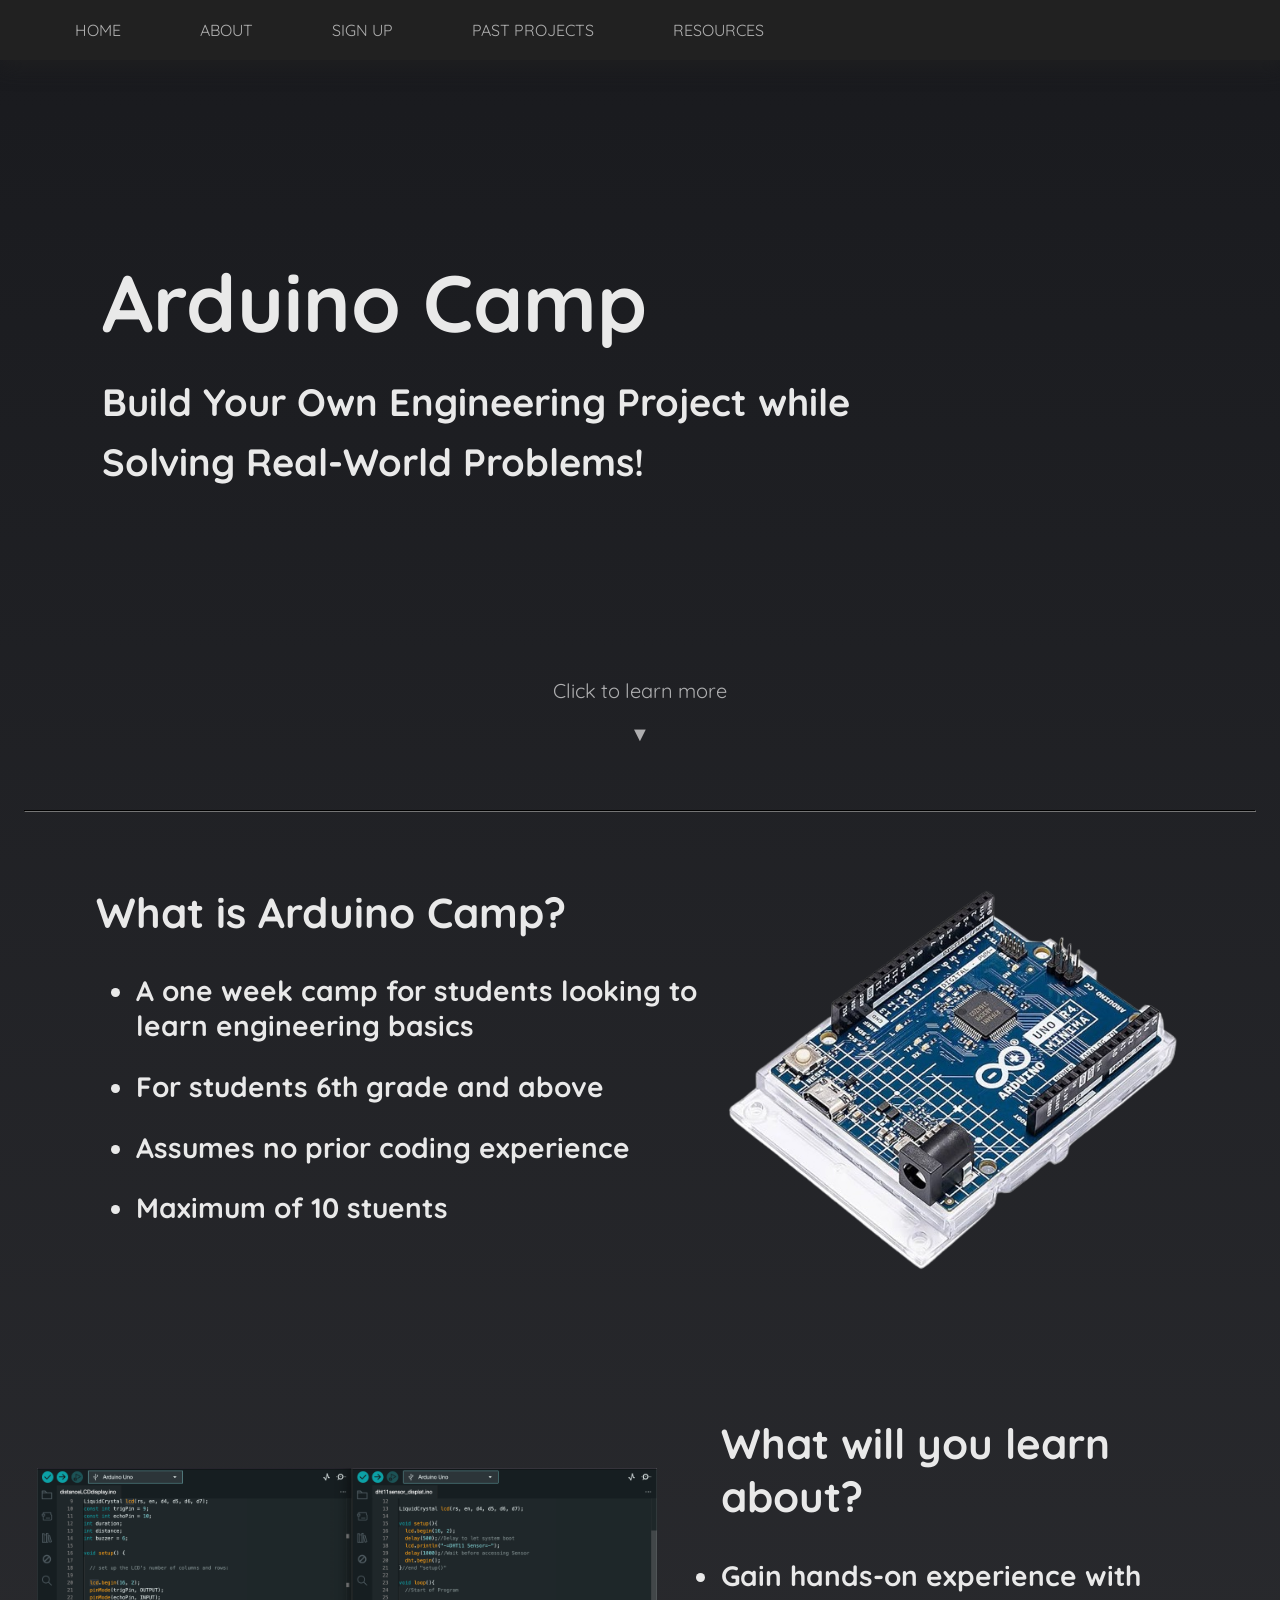
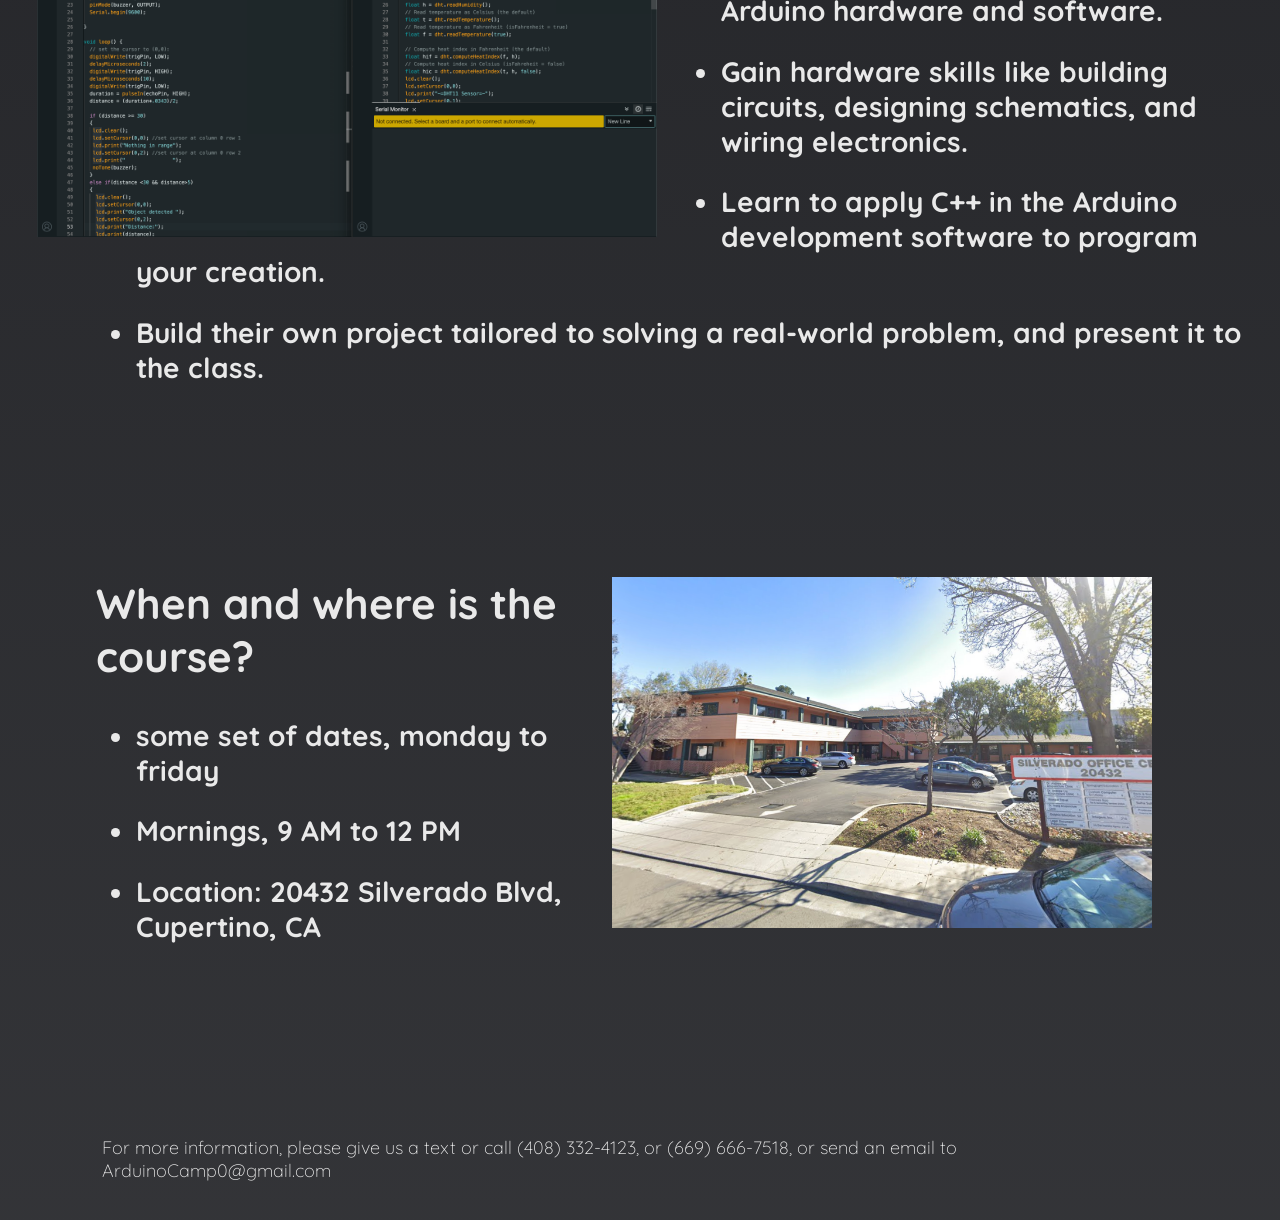
==== index.html @ 3e114f76 "fix" ====
<!DOCTYPE html>
<html lang="en">
<head>
    <link rel="stylesheet" href="https://fonts.googleapis.com/css?family=Average">
    <link rel="stylesheet" href="https://fonts.googleapis.com/css2?family=Quicksand:wght@500&display=swap">
    <link rel="stylesheet" href="https://fonts.googleapis.com/css2?family=Exo:wght@200&family=Quicksand:wght@500&display=swap">
    <meta charset="UTF-8">
    <meta name="viewport" content="width=device-width, initial-scale=1.0">
    <title>Arduino Camp - Home</title>
    <link rel="stylesheet" href="styles.css">
    <link rel="icon" type="image/jpg" href="img/favicon.jpg">
</head>
<body>
    <header>
        <div>
            <nav>
                <ul>
                    <li><a href="./index.html">Home</a></li>
                    <li><a href="./about.html">About</a></li>
                    <!--update the form with alec's link (status: unupdated)-->
                    <li><a href="https://docs.google.com/forms/d/e/1FAIpQLSfT8KHnlWYnDApKsN6H1VoZTxCVKwrj793AnlFfrRBoUb8ArA/viewform?usp=sf_link" target="_blank">Sign Up</a></li>
                    <li><a href="./past_projects.html">Past Projects</a></li>
                    <li><a href="./resources.html">Resources</a></li>
                </ul>
            </nav>
        </div>

    </header>
   
    <div>
        <h1 >Arduino Camp</h1>
        <h2 class="intro">Build Your Own Engineering Project while</h2>
        <h2 class="intro" id="spacing">Solving Real-World Problems!</h2>
    </div>
    
    <div>
        <div id="learn-more">
            Click to learn more
        </div>
        <div class="arrow bounce">
            <a id="down-arrow">▼</a>
    </div>

    <div><hr></div>
    
    <div class="details" id="moreinfo">
        <img src="img/arduino.jpg" alt="arduino" class="pic" id="arduinopic">
        <h2 class="dethead">What is Arduino Camp?</h2>
        <h3>
            <ul class="list">
                <li class="listspacing">A one week camp for students looking to learn engineering basics</li>
                <li class="listspacing">For students 6th grade and above</li>
                <li class="listspacing">Assumes no prior coding experience</li>
                <li class="listspacing">Maximum of 10 stuents</li>
            </ul>
        </h3>
    </div>
    
    <div>
        <img src="img/ide.jpg" alt="arduino ide" class="pic" id="idepic">
        <div class="details" id="tuning">
            <h2 class="dethead">What will you learn about?</h2>
            <h3>
                <ul class="list" >
                    <li class="listspacing">Gain hands-on experience with Arduino hardware and software.</li>
                    <li class="listspacing">Gain hardware skills like building circuits, designing schematics, and wiring electronics.</li>
                    <li class="listspacing">Learn to apply C++ in the Arduino development software to program your creation.</li>
                    <li class="listspacing">Build their own project tailored to solving a real-world problem, and present it to the class.</li>
                </ul>
            </h3>
        </div>
    </div>
    

    <div class="details">
        <img src="img/location.jpg" alt="location" class="pic" id="locationpic">
        <h2 class="dethead">When and where is the course?</h2>
        <h3>
            <ul class="list">
                <li class="listspacing"><!--Monday, date, to Friday, date--> some set of dates, monday to friday</li>
                <li class="listspacing">Mornings, 9 AM to 12 PM</li>
                <li class="listspacing">Location: 20432 Silverado Blvd, Cupertino, CA</li>
            </ul>
        </h3>
    </div>
    
    <div>
        <h1 id="spacingbottom"></h1>
        <h4 id="contact">For more information, please give us a text or call (408) 332-4123, or (669) 666-7518, or send an email to ArduinoCamp0@gmail.com </h4>
    </div>
    
</body>
<script src="index.js"> </script>
</html>
---- styles.css ----
html{
    scroll-behavior: smooth;
}

body{
    margin: 0px;
    background-image: linear-gradient(#191a1e, #191a1ee2);
    /*background-color: #191a1e;*/
} 

header{
    box-shadow: 2px .5px 25px 2px #212121;
    background-color: #212121;
    height:60px;
    align-items: center;
}

header::after{
    content:'';
    display:table;
    clear:both;
}

nav{
    float:left;
}

nav ul{
    margin:0px;
    padding:0px;
    list-style: none;
}

nav li{
    margin-top:0px;
    margin-left: 75px;
    padding-top:20px;
    display:inline-block;
    position:relative;
}

nav a{
    color:rgba(255, 255, 255, 0.64);
    text-decoration: none;
    text-transform: uppercase;
    font-size:16px;
    font-family: Quicksand, serif;
}

nav a:hover{
    color:rgba(145, 145, 145, 0.822)
}

nav a::before{
    width:100%;
    height: 3px;
    display:block;
    content:' ';
    background-color:rgba(183, 183, 183, 0.64);
    
    position:absolute;
    top:0;
    width:0%;
    transition: width .4s;
}

nav a:hover::before{
    width:100%;
}

h1{
    font-size: 80px;
    color:rgba(235, 235, 235, 0.992);
    font-family:Quicksand, serif;
    text-align:left;
    margin-top:15vw;
    margin-left:8vw;
    margin-bottom:2vw;
}

.intro{
    text-align: left;
    margin-left:8vw;
    font-family:Quicksand, serif;
    color:rgba(235, 235, 235, 0.992);
    margin-bottom:1vw;
    margin-top:1vw;
    font-size: 38px;
}

#spacing{
    margin-bottom:15vw;
}

#moreinfo{
    padding-top:4vw;
    cursor: pointer;
}

hr{
    margin-top:5vw;
    border-color: #212121;
    margin-left: 1.5em;
    margin-right: 1.5em;
    margin-bottom:4vw;
}

.pic{
    margin-top:3vw;
}

#arduinopic{
    margin-right:8vw;
    width:450px;
    float:right;
}

#idepic{
    margin-left:5px;
    margin-top:4vw;
    padding-right:5vw;
    padding-left:2.5vw;
    width:620px;
    float:left;
}

#locationpic{
    padding-top:2vw;
    padding-right:2vw;
    padding-bottom:2vw;
    padding-left:1vw;
    margin-top:-2vw;
    margin-right:8vw;
    margin-left:1vw;
    width:540px;
    float:right;
}

.details{
    color:rgba(235, 235, 235, 0.992);
    font-family:Quicksand, serif;
    text-align:left;
    margin-top:15vw;
    margin-left:7.5vw;
    margin-bottom:2vw;
}

#tuning{
    padding-right:2.5vw;
}

.dethead{
    font-size:42px;
}

.list{
    font-size:28px;
}

.listspacing{
    margin-top:2vw;
    margin-bottom:2vw;
}

.learnmorelink{
    color:rgba(255, 255, 255, 0.64);
    text-decoration: none;
    font-size:16px;
    font-family: Quicksand, serif;
    text-align:center;
    display:block;
    margin-bottom:1vw;
}

#learnsize{
    font-size:20px;
}

#spacingbottom{
    margin-bottom:14vw;
}

h4{
    text-align: left;
    margin-left:8vw;
    font-family:Quicksand, serif;
    color:rgba(235, 235, 235, 0.992);
    margin-bottom:3vw;
    margin-top:1vw;
    margin-right:10vw;
    font-size: 18px;
    font-weight: lighter;
}

#moreinfo{
    margin-top:-5vw;
}

#learn-more {
    text-align: center;
    font-size: 1.25rem;
    margin-top: 14.5vw;
    cursor: pointer;
    color:rgba(255, 255, 255, 0.64);
    text-decoration: none;
    font-size: 1.25rem;
    font-family: Quicksand, serif;
    display:block;
    margin-bottom:1vw;
}

.arrow {
    text-align: center;
    margin: 20px 0;
}
.bounce {
    -moz-animation: bounce 2s infinite;
    -webkit-animation: bounce 2s infinite;
    animation: bounce 2s infinite;
}

@keyframes bounce {
    0%, 20%, 50%, 80%, 100% {
        transform: translateY(0);
    }
    40% {
        transform: translateY(-10px);
    }
    60% {
        transform: translateY(-10px);
    }
}

#down-arrow {
    color:rgba(255, 255, 255, 0.64);
    text-decoration: none;
    font-size: 1.25rem;
    cursor: pointer;
}
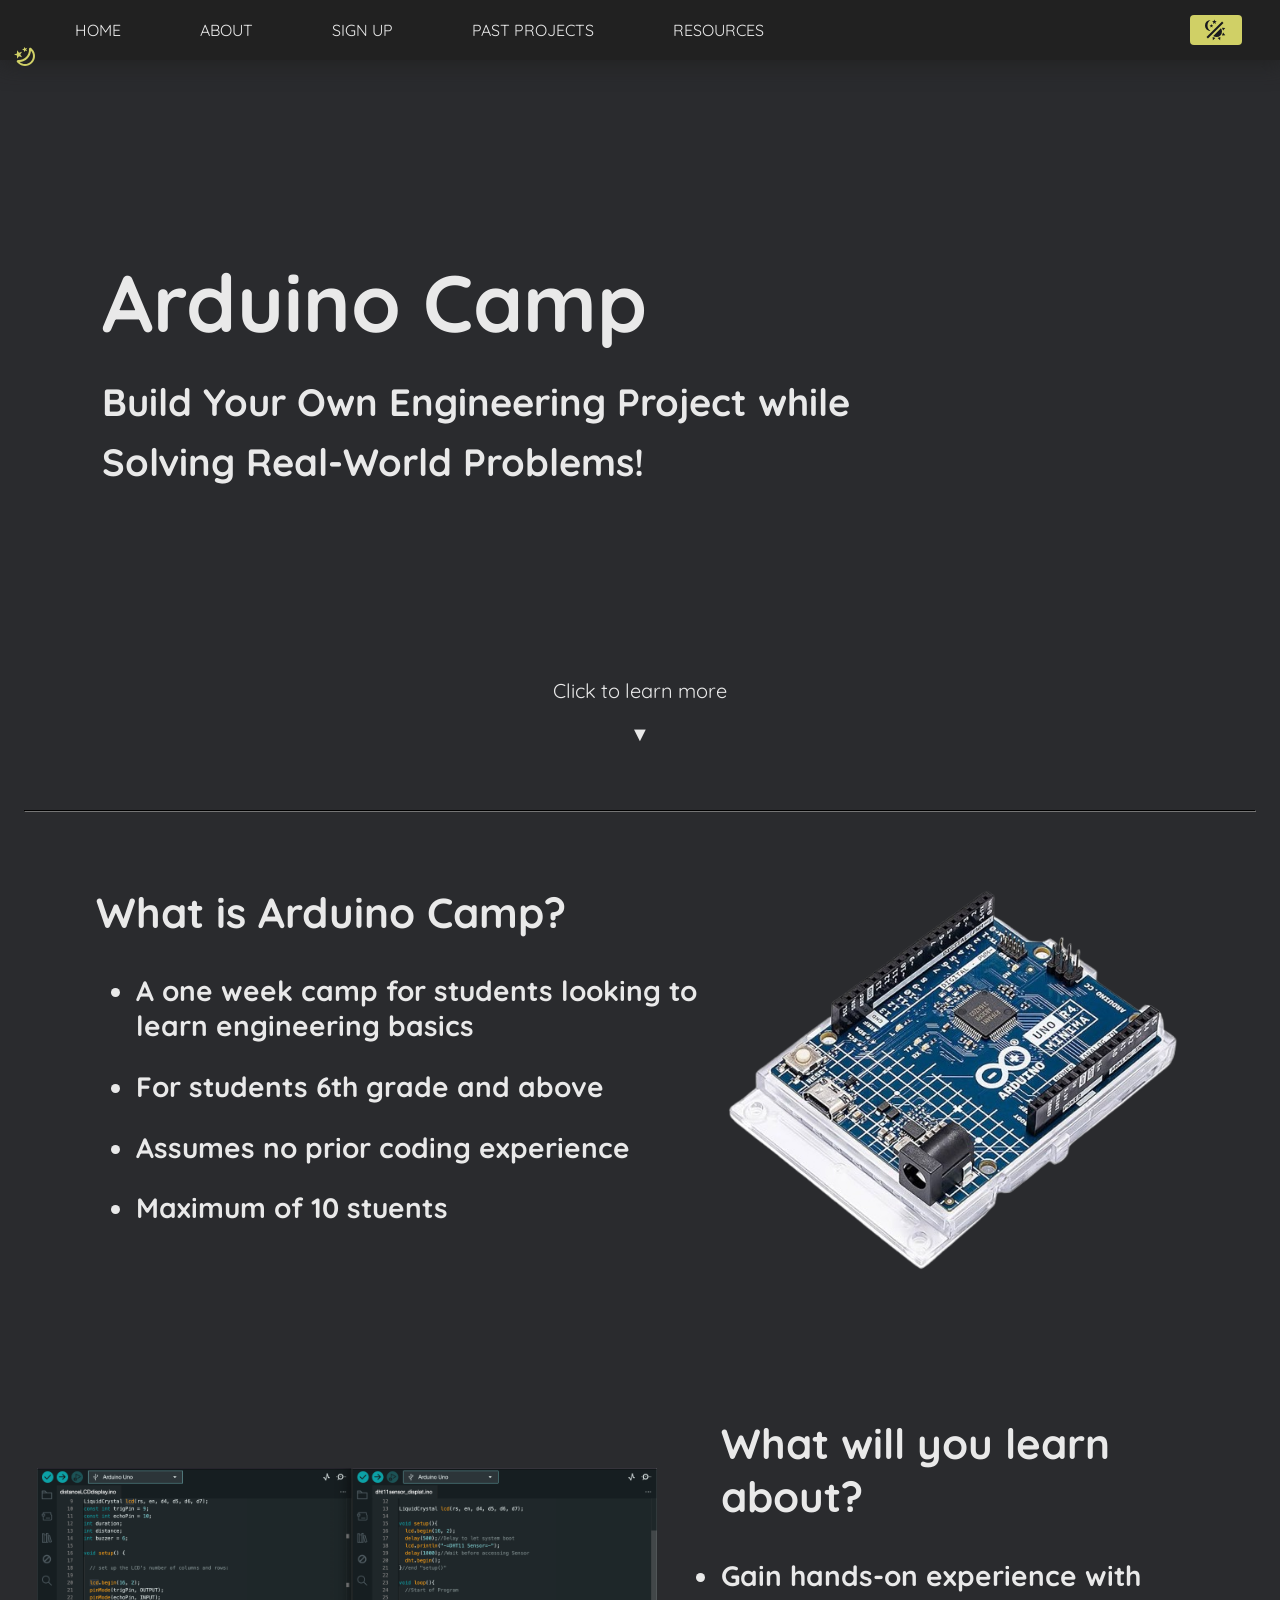
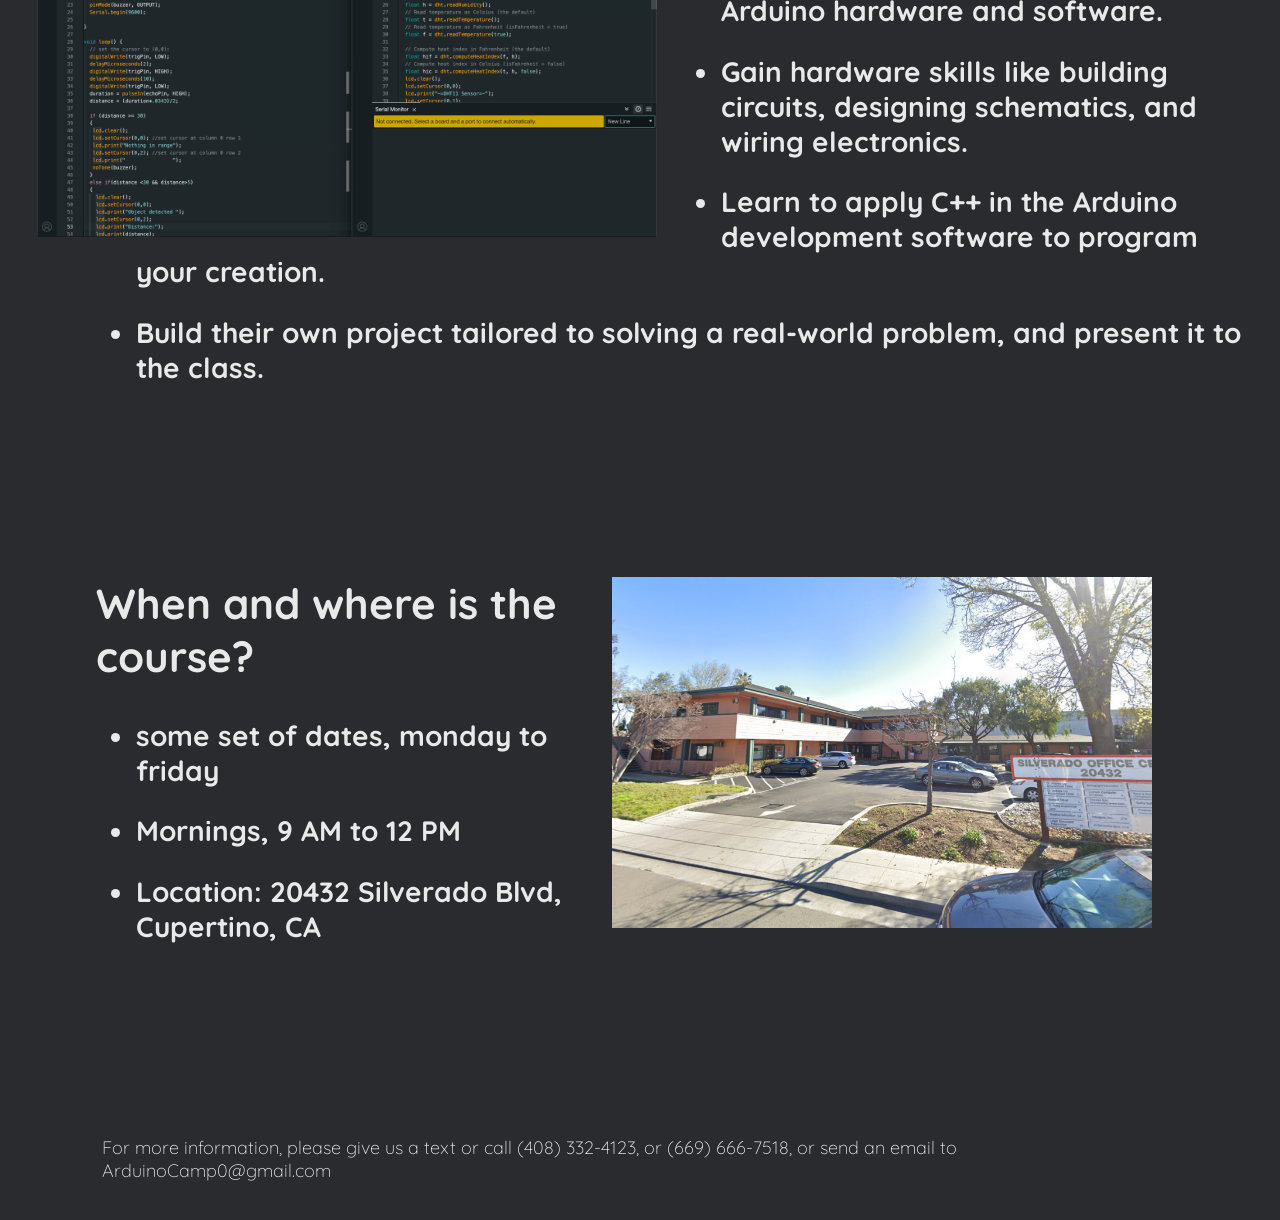
==== commit 564142b9: "light/dark mode" ====
--- a/index.html
+++ b/index.html
@@ -21,10 +21,25 @@
                     <li><a href="https://docs.google.com/forms/d/e/1FAIpQLSfT8KHnlWYnDApKsN6H1VoZTxCVKwrj793AnlFfrRBoUb8ArA/viewform?usp=sf_link" target="_blank">Sign Up</a></li>
                     <li><a href="./past_projects.html">Past Projects</a></li>
                     <li><a href="./resources.html">Resources</a></li>
+                    <li id="switcher"><div >
+                                    <button class="theme-toggle-button">
+                                    <svg class="icon" style="width:24px;height:24px" viewBox="0 0 24 24">
+                                        <path fill="currentColor" d="M7.5,2C5.71,3.15 4.5,5.18 4.5,7.5C4.5,9.82 5.71,11.85 7.53,13C4.46,13 2,10.54 2,7.5A5.5,5.5 0 0,1 7.5,2M19.07,3.5L20.5,4.93L4.93,20.5L3.5,19.07L19.07,3.5M12.89,5.93L11.41,5L9.97,6L10.39,4.3L9,3.24L10.75,3.12L11.33,1.47L12,3.1L13.73,3.13L12.38,4.26L12.89,5.93M9.59,9.54L8.43,8.81L7.31,9.59L7.65,8.27L6.56,7.44L7.92,7.35L8.37,6.06L8.88,7.33L10.24,7.36L9.19,8.23L9.59,9.54M19,13.5A5.5,5.5 0 0,1 13.5,19C12.28,19 11.15,18.6 10.24,17.93L17.93,10.24C18.6,11.15 19,12.28 19,13.5M14.6,20.08L17.37,18.93L17.13,22.28L14.6,20.08M18.93,17.38L20.08,14.61L22.28,17.15L18.93,17.38M20.08,12.42L18.94,9.64L22.28,9.88L20.08,12.42M9.63,18.93L12.4,20.08L9.87,22.27L9.63,18.93Z" />
+                                    </svg>
+                            </button>
+                    </div></li>
+                    <li id="symbol"><div class="sun-moon-container">
+                        <svg class="sun" style="width:24px;height:24px" viewBox="0 0 24 24">
+                            <path d="M3.55,18.54L4.96,19.95L6.76,18.16L5.34,16.74M11,22.45C11.32,22.45 13,22.45 13,22.45V19.5H11M12,5.5A6,6 0 0,0 6,11.5A6,6 0 0,0 12,17.5A6,6 0 0,0 18,11.5C18,8.18 15.31,5.5 12,5.5M20,12.5H23V10.5H20M17.24,18.16L19.04,19.95L20.45,18.54L18.66,16.74M20.45,4.46L19.04,3.05L17.24,4.84L18.66,6.26M13,0.55H11V3.5H13M4,10.5H1V12.5H4M6.76,4.84L4.96,3.05L3.55,4.46L5.34,6.26L6.76,4.84Z" />
+                        </svg>
+        
+                        <svg class="moon" style="width:24px;height:24px" viewBox="0 0 24 24">
+                            <path d="M17.75,4.09L15.22,6.03L16.13,9.09L13.5,7.28L10.87,9.09L11.78,6.03L9.25,4.09L12.44,4L13.5,1L14.56,4L17.75,4.09M21.25,11L19.61,12.25L20.2,14.23L18.5,13.06L16.8,14.23L17.39,12.25L15.75,11L17.81,10.95L18.5,9L19.19,10.95L21.25,11M18.97,15.95C19.8,15.87 20.69,17.05 20.16,17.8C19.84,18.25 19.5,18.67 19.08,19.07C15.17,23 8.84,23 4.94,19.07C1.03,15.17 1.03,8.83 4.94,4.93C5.34,4.53 5.76,4.17 6.21,3.85C6.96,3.32 8.14,4.21 8.06,5.04C7.79,7.9 8.75,10.87 10.95,13.06C13.14,15.26 16.1,16.22 18.97,15.95M17.33,17.97C14.5,17.81 11.7,16.64 9.53,14.5C7.36,12.31 6.2,9.5 6.04,6.68C3.23,9.82 3.34,14.64 6.35,17.66C9.37,20.67 14.19,20.78 17.33,17.97Z" />
+                        </svg>
+                    </div></li>
                 </ul>
             </nav>
         </div>
-
     </header>
    
     <div>
--- a/styles.css
+++ b/styles.css
@@ -3,14 +3,32 @@
 }
 
 body{
+    --transition-delay: 1s;
+    --text-color:rgba(235, 235, 235, 0.992);
     margin: 0px;
-    background-image: linear-gradient(#191a1e, #191a1ee2);
+    --background-color: #191a1eec;
+    --nav-color: #212121;
+    --accent-color: #D0D066;
+    --button-text-color: #191a1e;
     /*background-color: #191a1e;*/
+    
+    
+    transition: var(--transition-delay);
+    background-color: var(--background-color);
+    color: var(--text-color);
 } 
+
+body.light {
+    --accent-color: orangered;
+    --background-color: rgba(235, 235, 235, 0.885);
+    --text-color: #191a1e;
+    --nav-color: rgba(235, 235, 235, 0.795);
+    --button-text-color: rgba(235, 235, 235, 0.992);
+}
 
 header{
     box-shadow: 2px .5px 25px 2px #212121;
-    background-color: #212121;
+    background-color: var(--nav-color);
     height:60px;
     align-items: center;
 }
@@ -19,6 +37,19 @@
     content:'';
     display:table;
     clear:both;
+}
+
+#switcher{
+    margin-top:0px;
+    padding-top:0px;
+    margin-left:33vw;
+    top:6px;
+}
+
+#symbol{
+    margin-top:0px;
+    padding-top:0px;
+    margin-left:1vw;
 }
 
 nav{
@@ -40,7 +71,7 @@
 }
 
 nav a{
-    color:rgba(255, 255, 255, 0.64);
+    color:var(--text-color);
     text-decoration: none;
     text-transform: uppercase;
     font-size:16px;
@@ -70,7 +101,7 @@
 
 h1{
     font-size: 80px;
-    color:rgba(235, 235, 235, 0.992);
+    color: var(--text-color);
     font-family:Quicksand, serif;
     text-align:left;
     margin-top:15vw;
@@ -82,7 +113,7 @@
     text-align: left;
     margin-left:8vw;
     font-family:Quicksand, serif;
-    color:rgba(235, 235, 235, 0.992);
+    color: var(--text-color);
     margin-bottom:1vw;
     margin-top:1vw;
     font-size: 38px;
@@ -137,7 +168,7 @@
 }
 
 .details{
-    color:rgba(235, 235, 235, 0.992);
+    color: var(--text-color);
     font-family:Quicksand, serif;
     text-align:left;
     margin-top:15vw;
@@ -163,7 +194,7 @@
 }
 
 .learnmorelink{
-    color:rgba(255, 255, 255, 0.64);
+    color: var(--text-color);
     text-decoration: none;
     font-size:16px;
     font-family: Quicksand, serif;
@@ -184,7 +215,7 @@
     text-align: left;
     margin-left:8vw;
     font-family:Quicksand, serif;
-    color:rgba(235, 235, 235, 0.992);
+    color: var(--text-color);
     margin-bottom:3vw;
     margin-top:1vw;
     margin-right:10vw;
@@ -201,7 +232,7 @@
     font-size: 1.25rem;
     margin-top: 14.5vw;
     cursor: pointer;
-    color:rgba(255, 255, 255, 0.64);
+    color: var(--text-color);
     text-decoration: none;
     font-size: 1.25rem;
     font-family: Quicksand, serif;
@@ -232,8 +263,86 @@
 }
 
 #down-arrow {
-    color:rgba(255, 255, 255, 0.64);
+    color: var(--text-color);
     text-decoration: none;
     font-size: 1.25rem;
     cursor: pointer;
-}+}
+
+
+
+
+
+
+  
+.theme-toggle-button {
+    background-color: var(--accent-color);
+    color: var(--button-text-color);
+    padding-left:1vw;
+    padding-right:.6vw;
+    display: flex;
+    justify-content: center;
+    align-items: center;
+    cursor: pointer;
+    border-radius: .3em;
+    border: none;
+    outline: none;
+    transition: var(--transition-delay);
+    transform: scale(1);
+    padding-top:3px;
+    padding-bottom:3px;
+}
+
+.theme-toggle-button .icon {
+    margin-right: .5em;
+}
+
+.theme-toggle-button:hover,
+.theme-toggle-button:focus {
+    transform: scale(1.1);
+}
+
+.sun-moon-container {
+    --rotation: 0;
+
+    pointer-events: none;
+    justify-content: center;
+    align-items: center;
+    top: 0;
+    transform: rotate(calc(var(--rotation) * 1deg));
+    transition: transform var(--transition-delay);
+}
+
+.sun,
+.moon {
+    transition: opacity, fill, var(--transition-delay);
+    width: 30px;
+    height: 30px;
+    fill: var(--accent-color);
+}
+
+.sun {
+    top: 5%;
+    opacity: 0;
+}
+
+.light .sun {
+    opacity: 1;
+    transform: rotate(90deg);
+}
+
+.moon {
+    bottom: 5%;
+    opacity: 1;
+    transform: rotate(90deg);
+    
+}
+
+.light .moon {
+    opacity: 0;
+}
+
+
+
+
+
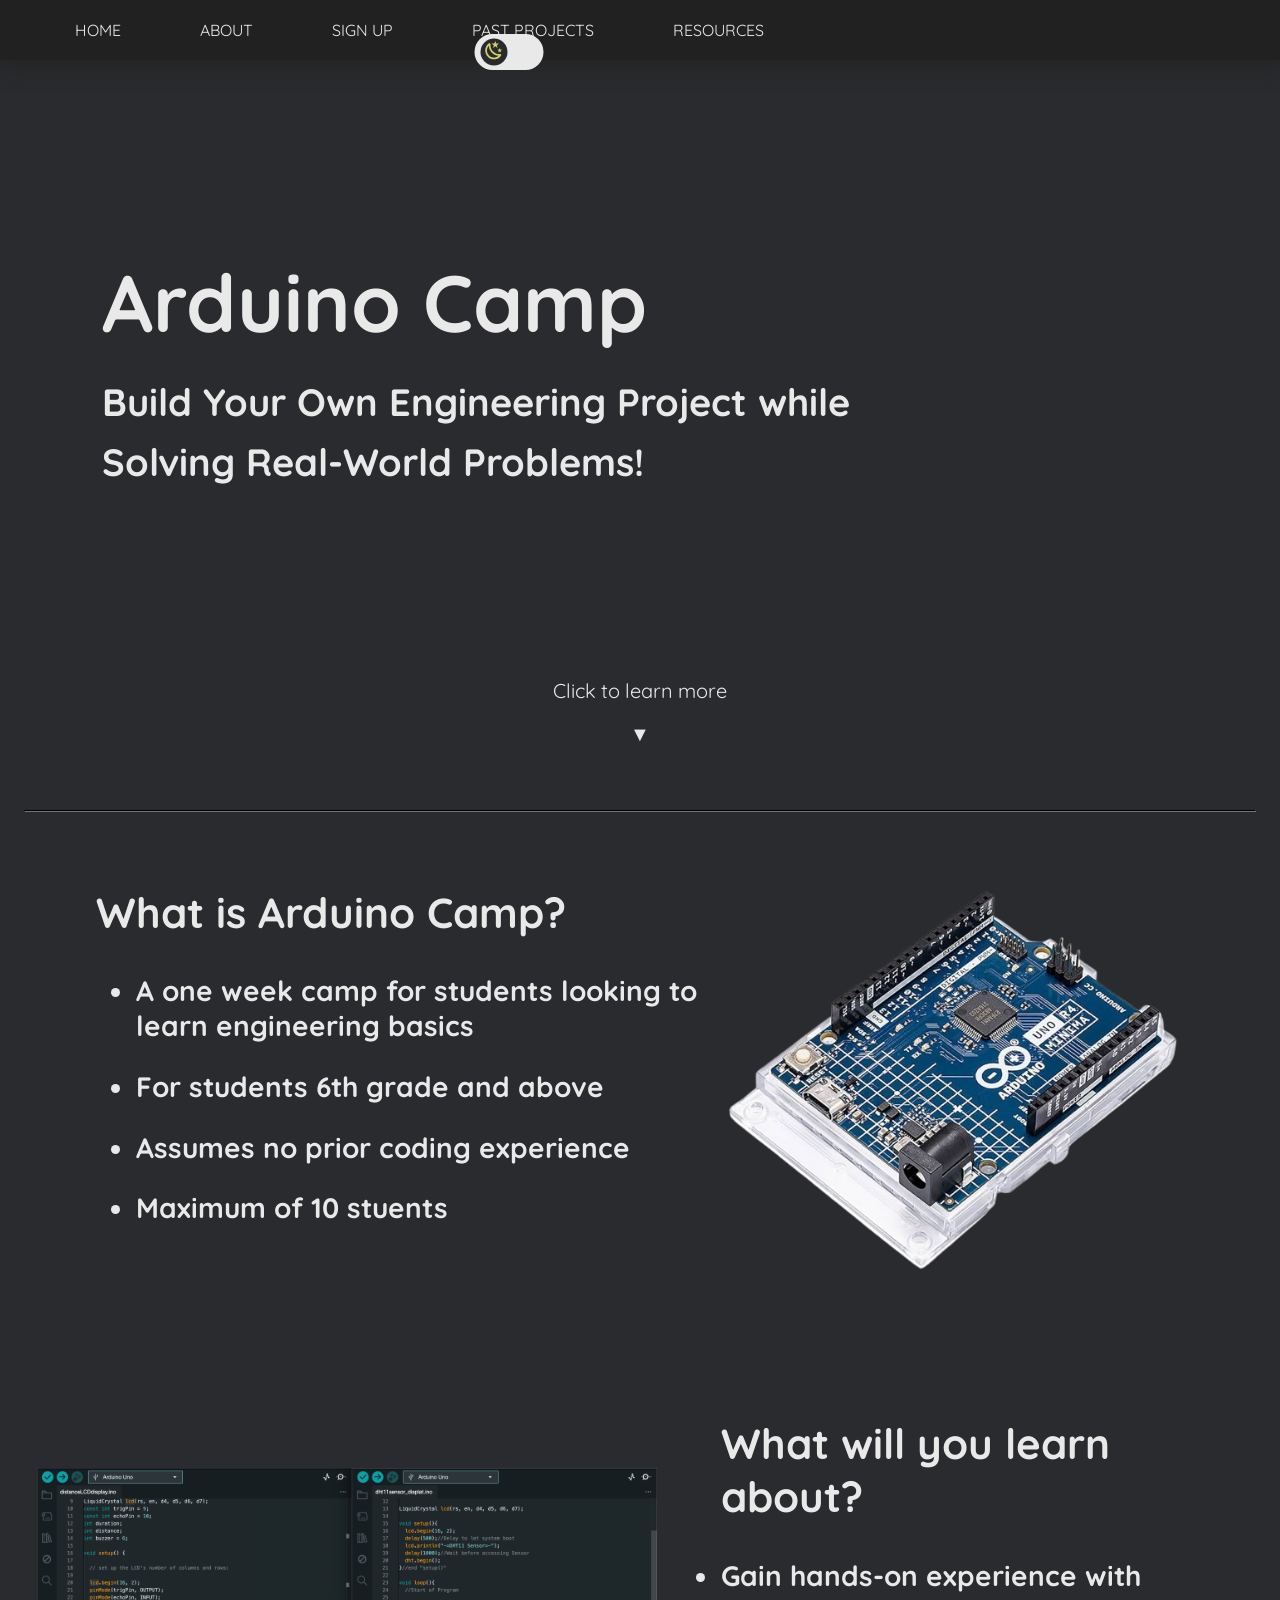
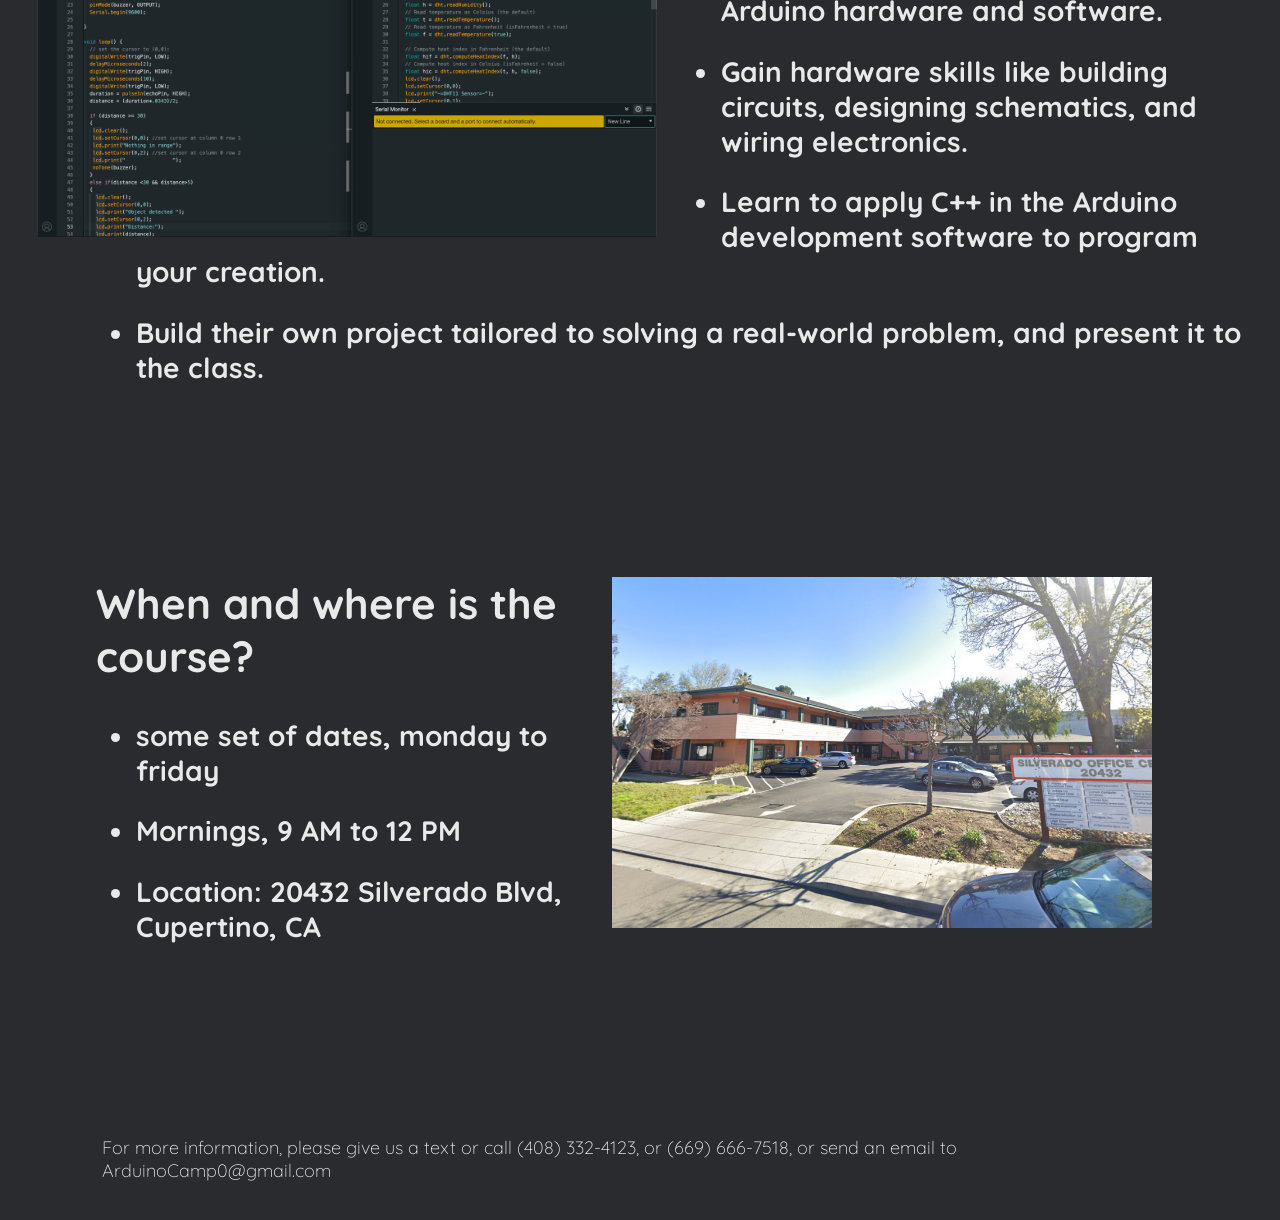
==== commit 03b2fb3b: "light/dark improvement" ====
--- a/index.html
+++ b/index.html
@@ -21,22 +21,22 @@
                     <li><a href="https://docs.google.com/forms/d/e/1FAIpQLSfT8KHnlWYnDApKsN6H1VoZTxCVKwrj793AnlFfrRBoUb8ArA/viewform?usp=sf_link" target="_blank">Sign Up</a></li>
                     <li><a href="./past_projects.html">Past Projects</a></li>
                     <li><a href="./resources.html">Resources</a></li>
-                    <li id="switcher"><div >
-                                    <button class="theme-toggle-button">
-                                    <svg class="icon" style="width:24px;height:24px" viewBox="0 0 24 24">
-                                        <path fill="currentColor" d="M7.5,2C5.71,3.15 4.5,5.18 4.5,7.5C4.5,9.82 5.71,11.85 7.53,13C4.46,13 2,10.54 2,7.5A5.5,5.5 0 0,1 7.5,2M19.07,3.5L20.5,4.93L4.93,20.5L3.5,19.07L19.07,3.5M12.89,5.93L11.41,5L9.97,6L10.39,4.3L9,3.24L10.75,3.12L11.33,1.47L12,3.1L13.73,3.13L12.38,4.26L12.89,5.93M9.59,9.54L8.43,8.81L7.31,9.59L7.65,8.27L6.56,7.44L7.92,7.35L8.37,6.06L8.88,7.33L10.24,7.36L9.19,8.23L9.59,9.54M19,13.5A5.5,5.5 0 0,1 13.5,19C12.28,19 11.15,18.6 10.24,17.93L17.93,10.24C18.6,11.15 19,12.28 19,13.5M14.6,20.08L17.37,18.93L17.13,22.28L14.6,20.08M18.93,17.38L20.08,14.61L22.28,17.15L18.93,17.38M20.08,12.42L18.94,9.64L22.28,9.88L20.08,12.42M9.63,18.93L12.4,20.08L9.87,22.27L9.63,18.93Z" />
+                    <li id="symbol">
+                        <div>
+                            <label class="label">
+                                <input type="checkbox" class="checkbox" id="chk"/>
+                                <div class="ball">
+                                    <svg class="sun" style="width:14px;height:14px" viewBox="0 0 24 24">
+                                        <path d="M3.55,18.54L4.96,19.95L6.76,18.16L5.34,16.74M11,22.45C11.32,22.45 13,22.45 13,22.45V19.5H11M12,5.5A6,6 0 0,0 6,11.5A6,6 0 0,0 12,17.5A6,6 0 0,0 18,11.5C18,8.18 15.31,5.5 12,5.5M20,12.5H23V10.5H20M17.24,18.16L19.04,19.95L20.45,18.54L18.66,16.74M20.45,4.46L19.04,3.05L17.24,4.84L18.66,6.26M13,0.55H11V3.5H13M4,10.5H1V12.5H4M6.76,4.84L4.96,3.05L3.55,4.46L5.34,6.26L6.76,4.84Z" />
                                     </svg>
-                            </button>
-                    </div></li>
-                    <li id="symbol"><div class="sun-moon-container">
-                        <svg class="sun" style="width:24px;height:24px" viewBox="0 0 24 24">
-                            <path d="M3.55,18.54L4.96,19.95L6.76,18.16L5.34,16.74M11,22.45C11.32,22.45 13,22.45 13,22.45V19.5H11M12,5.5A6,6 0 0,0 6,11.5A6,6 0 0,0 12,17.5A6,6 0 0,0 18,11.5C18,8.18 15.31,5.5 12,5.5M20,12.5H23V10.5H20M17.24,18.16L19.04,19.95L20.45,18.54L18.66,16.74M20.45,4.46L19.04,3.05L17.24,4.84L18.66,6.26M13,0.55H11V3.5H13M4,10.5H1V12.5H4M6.76,4.84L4.96,3.05L3.55,4.46L5.34,6.26L6.76,4.84Z" />
-                        </svg>
-        
-                        <svg class="moon" style="width:24px;height:24px" viewBox="0 0 24 24">
-                            <path d="M17.75,4.09L15.22,6.03L16.13,9.09L13.5,7.28L10.87,9.09L11.78,6.03L9.25,4.09L12.44,4L13.5,1L14.56,4L17.75,4.09M21.25,11L19.61,12.25L20.2,14.23L18.5,13.06L16.8,14.23L17.39,12.25L15.75,11L17.81,10.95L18.5,9L19.19,10.95L21.25,11M18.97,15.95C19.8,15.87 20.69,17.05 20.16,17.8C19.84,18.25 19.5,18.67 19.08,19.07C15.17,23 8.84,23 4.94,19.07C1.03,15.17 1.03,8.83 4.94,4.93C5.34,4.53 5.76,4.17 6.21,3.85C6.96,3.32 8.14,4.21 8.06,5.04C7.79,7.9 8.75,10.87 10.95,13.06C13.14,15.26 16.1,16.22 18.97,15.95M17.33,17.97C14.5,17.81 11.7,16.64 9.53,14.5C7.36,12.31 6.2,9.5 6.04,6.68C3.23,9.82 3.34,14.64 6.35,17.66C9.37,20.67 14.19,20.78 17.33,17.97Z" />
-                        </svg>
-                    </div></li>
+                                    
+                                    <svg class="moon" style="width:14px;height:14px" viewBox="0 0 24 24">
+                                        <path d="M17.75,4.09L15.22,6.03L16.13,9.09L13.5,7.28L10.87,9.09L11.78,6.03L9.25,4.09L12.44,4L13.5,1L14.56,4L17.75,4.09M21.25,11L19.61,12.25L20.2,14.23L18.5,13.06L16.8,14.23L17.39,12.25L15.75,11L17.81,10.95L18.5,9L19.19,10.95L21.25,11M18.97,15.95C19.8,15.87 20.69,17.05 20.16,17.8C19.84,18.25 19.5,18.67 19.08,19.07C15.17,23 8.84,23 4.94,19.07C1.03,15.17 1.03,8.83 4.94,4.93C5.34,4.53 5.76,4.17 6.21,3.85C6.96,3.32 8.14,4.21 8.06,5.04C7.79,7.9 8.75,10.87 10.95,13.06C13.14,15.26 16.1,16.22 18.97,15.95M17.33,17.97C14.5,17.81 11.7,16.64 9.53,14.5C7.36,12.31 6.2,9.5 6.04,6.68C3.23,9.82 3.34,14.64 6.35,17.66C9.37,20.67 14.19,20.78 17.33,17.97Z" />
+                                    </svg>
+                                </div>
+                            </label>
+                        </div>
+                    </li>
                 </ul>
             </nav>
         </div>
--- a/styles.css
+++ b/styles.css
@@ -3,10 +3,11 @@
 }
 
 body{
-    --transition-delay: 1s;
+    --transition-delay: .8s;
     --text-color:rgba(235, 235, 235, 0.992);
     margin: 0px;
     --background-color: #191a1eec;
+    --background: linear-gradient(#191a1e, #191a1ee8);
     --nav-color: #212121;
     --accent-color: #D0D066;
     --button-text-color: #191a1e;
@@ -21,6 +22,7 @@
 body.light {
     --accent-color: orangered;
     --background-color: rgba(235, 235, 235, 0.885);
+    --background: rgba(235, 235, 235, 0.992);
     --text-color: #191a1e;
     --nav-color: rgba(235, 235, 235, 0.795);
     --button-text-color: rgba(235, 235, 235, 0.992);
@@ -29,6 +31,7 @@
 header{
     box-shadow: 2px .5px 25px 2px #212121;
     background-color: var(--nav-color);
+    transition: var(--transition-delay);
     height:60px;
     align-items: center;
 }
@@ -39,17 +42,10 @@
     clear:both;
 }
 
-#switcher{
-    margin-top:0px;
-    padding-top:0px;
-    margin-left:33vw;
-    top:6px;
-}
-
 #symbol{
     margin-top:0px;
     padding-top:0px;
-    margin-left:1vw;
+    margin-left: 38vw;
 }
 
 nav{
@@ -72,6 +68,7 @@
 
 nav a{
     color:var(--text-color);
+    transition: var(--transition-delay);
     text-decoration: none;
     text-transform: uppercase;
     font-size:16px;
@@ -102,6 +99,7 @@
 h1{
     font-size: 80px;
     color: var(--text-color);
+    transition: var(--transition-delay);
     font-family:Quicksand, serif;
     text-align:left;
     margin-top:15vw;
@@ -114,6 +112,7 @@
     margin-left:8vw;
     font-family:Quicksand, serif;
     color: var(--text-color);
+    transition: var(--transition-delay);
     margin-bottom:1vw;
     margin-top:1vw;
     font-size: 38px;
@@ -169,6 +168,7 @@
 
 .details{
     color: var(--text-color);
+    transition: var(--transition-delay);
     font-family:Quicksand, serif;
     text-align:left;
     margin-top:15vw;
@@ -195,6 +195,7 @@
 
 .learnmorelink{
     color: var(--text-color);
+    transition: var(--transition-delay);
     text-decoration: none;
     font-size:16px;
     font-family: Quicksand, serif;
@@ -216,6 +217,7 @@
     margin-left:8vw;
     font-family:Quicksand, serif;
     color: var(--text-color);
+    transition: var(--transition-delay);
     margin-bottom:3vw;
     margin-top:1vw;
     margin-right:10vw;
@@ -233,6 +235,7 @@
     margin-top: 14.5vw;
     cursor: pointer;
     color: var(--text-color);
+    transition: var(--transition-delay);
     text-decoration: none;
     font-size: 1.25rem;
     font-family: Quicksand, serif;
@@ -264,6 +267,7 @@
 
 #down-arrow {
     color: var(--text-color);
+    transition: var(--transition-delay);
     text-decoration: none;
     font-size: 1.25rem;
     cursor: pointer;
@@ -274,44 +278,6 @@
 
 
 
-  
-.theme-toggle-button {
-    background-color: var(--accent-color);
-    color: var(--button-text-color);
-    padding-left:1vw;
-    padding-right:.6vw;
-    display: flex;
-    justify-content: center;
-    align-items: center;
-    cursor: pointer;
-    border-radius: .3em;
-    border: none;
-    outline: none;
-    transition: var(--transition-delay);
-    transform: scale(1);
-    padding-top:3px;
-    padding-bottom:3px;
-}
-
-.theme-toggle-button .icon {
-    margin-right: .5em;
-}
-
-.theme-toggle-button:hover,
-.theme-toggle-button:focus {
-    transform: scale(1.1);
-}
-
-.sun-moon-container {
-    --rotation: 0;
-
-    pointer-events: none;
-    justify-content: center;
-    align-items: center;
-    top: 0;
-    transform: rotate(calc(var(--rotation) * 1deg));
-    transition: transform var(--transition-delay);
-}
 
 .sun,
 .moon {
@@ -324,25 +290,64 @@
 .sun {
     top: 5%;
     opacity: 0;
+
 }
 
 .light .sun {
+    position:relative;
     opacity: 1;
+    top:1.35px;
+    left:1.73px;
     transform: rotate(90deg);
+    
 }
 
 .moon {
+    position:relative;
     bottom: 5%;
     opacity: 1;
-    transform: rotate(90deg);
-    
+    top:-17px;
+    left:2px;
 }
 
 .light .moon {
     opacity: 0;
 }
 
-
-
-
-
+.checkbox {
+	opacity: 0;
+	position: static;
+} 
+
+.checkbox:checked + .ball {
+	transform: translateX(20px);
+}
+
+
+.label {
+	background-color: var(--text-color);
+	border-radius: 50px;
+	cursor: pointer;
+	display: flex;
+	align-items: center;
+	justify-content: space-between;
+	padding: 5px;
+	position: relative;
+	height: 14px;
+	width: 36px;
+	transform: scale(1.5);
+}
+
+.label .ball {
+	background-color: var(--background-color);
+	border-radius: 50%;
+	position: absolute;
+	top: 3px;
+	left: 4px;
+	height: 18px;
+	width: 18px;
+	transform: translateX(0px);
+	transition: transform 0.3s linear;
+}
+
+
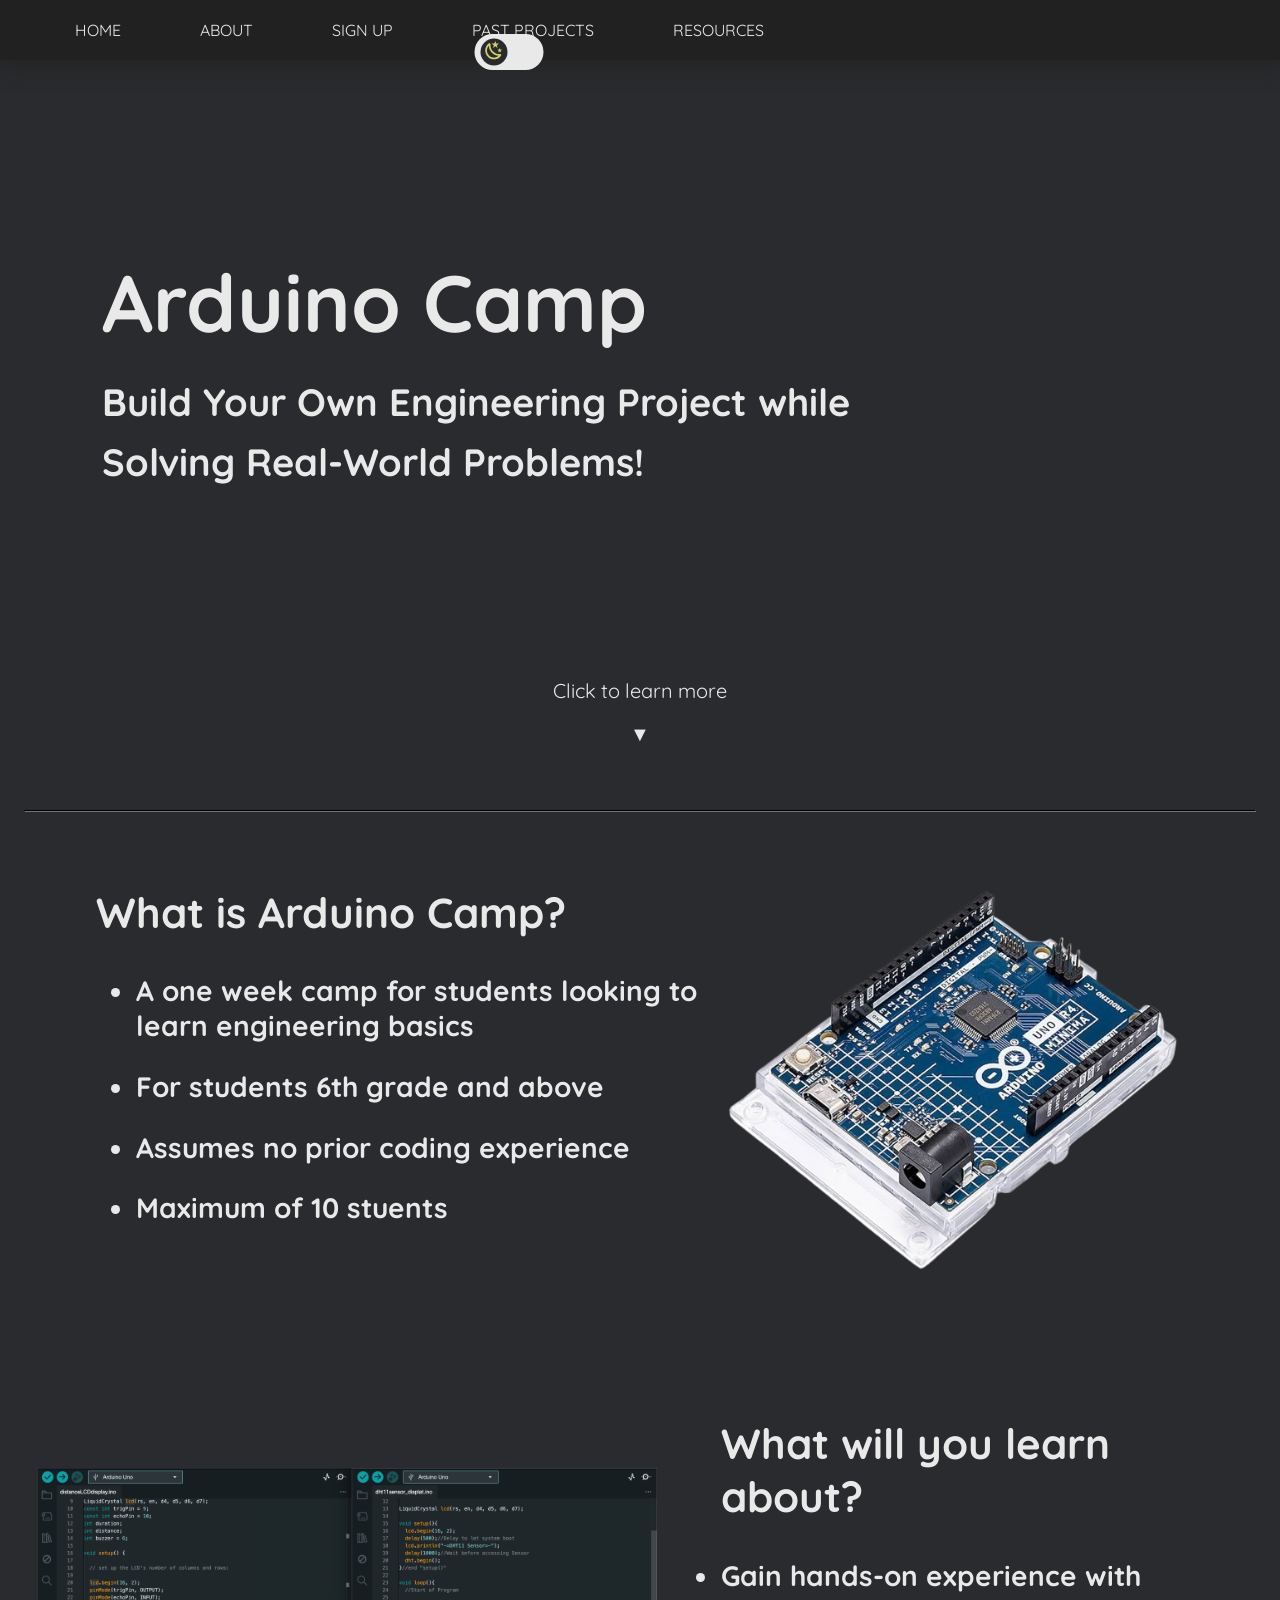
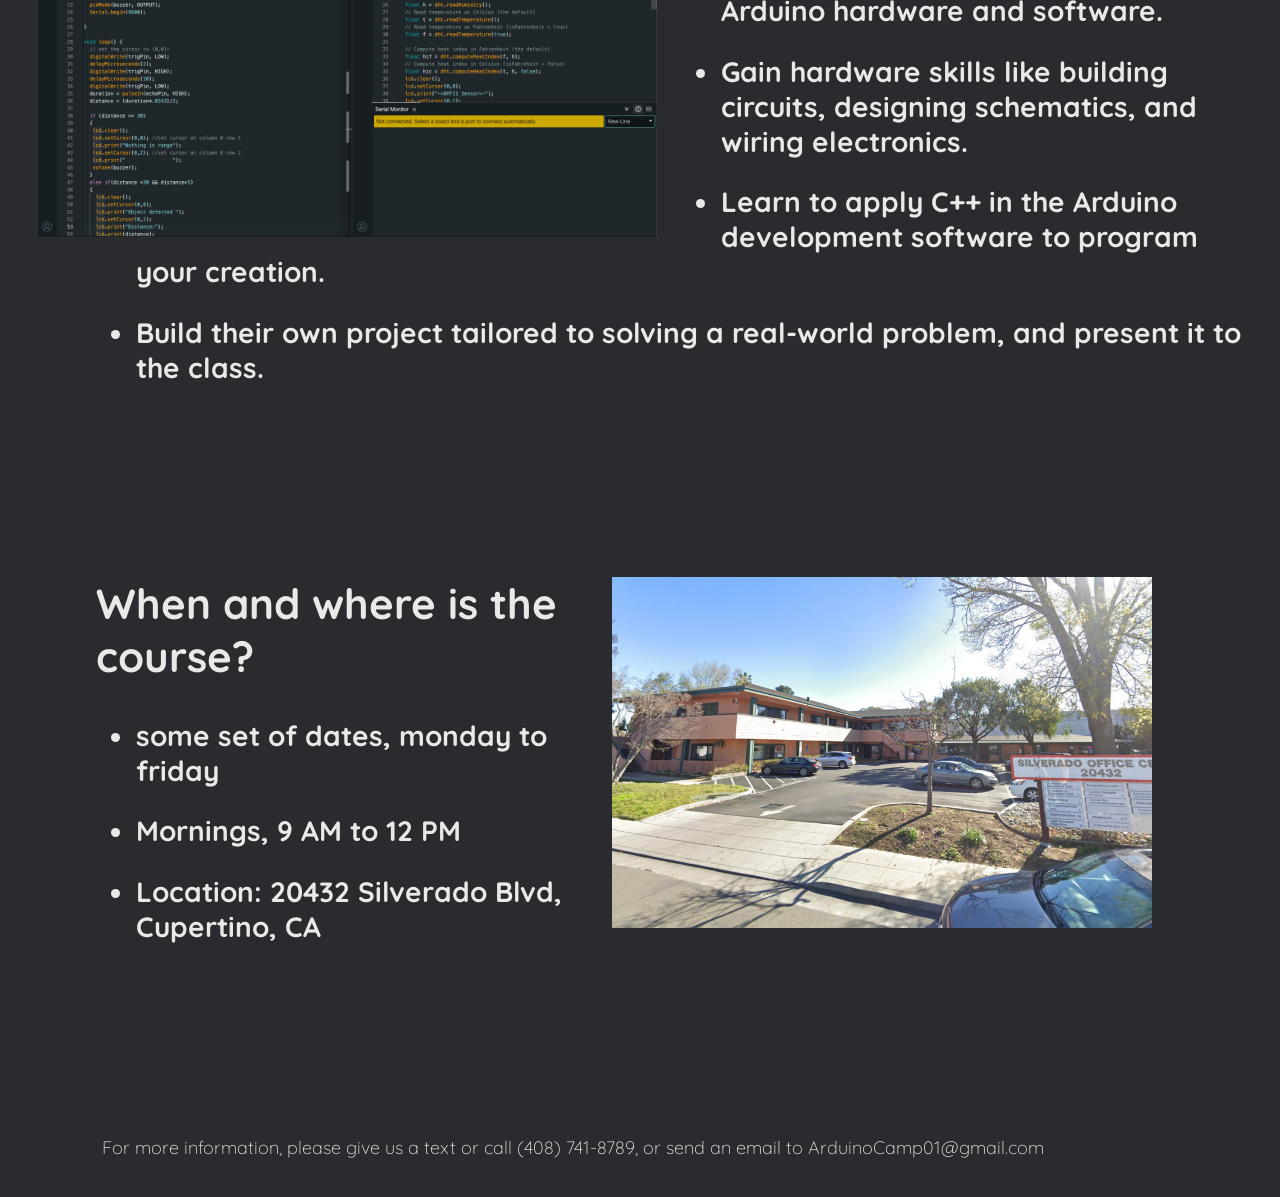
==== commit baf20bb9: "minor changes" ====
--- a/index.html
+++ b/index.html
@@ -18,7 +18,7 @@
                     <li><a href="./index.html">Home</a></li>
                     <li><a href="./about.html">About</a></li>
                     <!--update the form with alec's link (status: unupdated)-->
-                    <li><a href="https://docs.google.com/forms/d/e/1FAIpQLSfT8KHnlWYnDApKsN6H1VoZTxCVKwrj793AnlFfrRBoUb8ArA/viewform?usp=sf_link" target="_blank">Sign Up</a></li>
+                    <li><a href="https://forms.gle/uVtmHhCJNcxdxjum6" target="_blank">Sign Up</a></li>
                     <li><a href="./past_projects.html">Past Projects</a></li>
                     <li><a href="./resources.html">Resources</a></li>
                     <li id="symbol">
@@ -43,8 +43,8 @@
     </header>
    
     <div>
-        <h1 >Arduino Camp</h1>
-        <h2 class="intro">Build Your Own Engineering Project while</h2>
+        <div><h1 >Arduino Camp</h1></div>
+        <h2 class="intro slide">Build Your Own Engineering Project while</h2>
         <h2 class="intro" id="spacing">Solving Real-World Problems!</h2>
     </div>
     
@@ -101,7 +101,7 @@
     
     <div>
         <h1 id="spacingbottom"></h1>
-        <h4 id="contact">For more information, please give us a text or call (408) 332-4123, or (669) 666-7518, or send an email to ArduinoCamp0@gmail.com </h4>
+        <h4 id="contact">For more information, please give us a text or call (408) 741-8789, or send an email to ArduinoCamp01@gmail.com </h4>
     </div>
     
 </body>
--- a/styles.css
+++ b/styles.css
@@ -107,6 +107,9 @@
     margin-bottom:2vw;
 }
 
+
+
+
 .intro{
     text-align: left;
     margin-left:8vw;
@@ -116,6 +119,7 @@
     margin-bottom:1vw;
     margin-top:1vw;
     font-size: 38px;
+
 }
 
 #spacing{
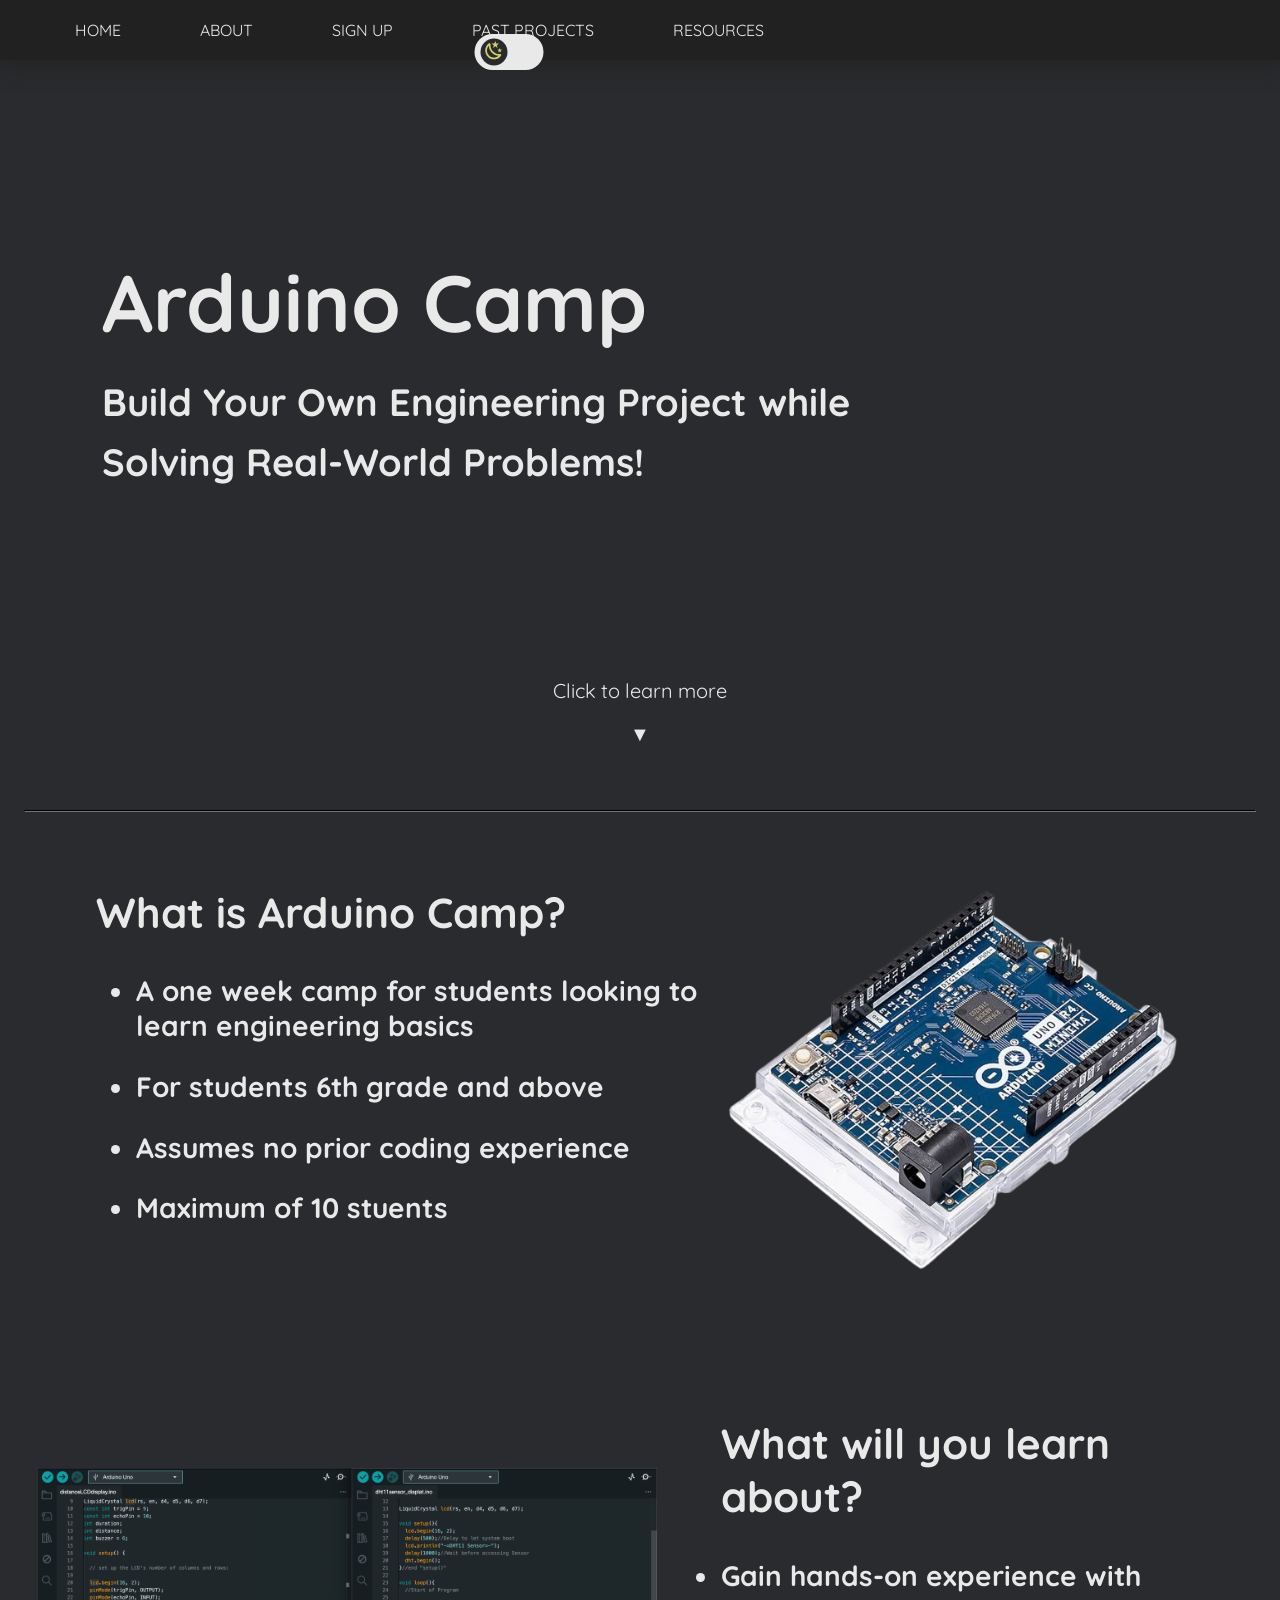
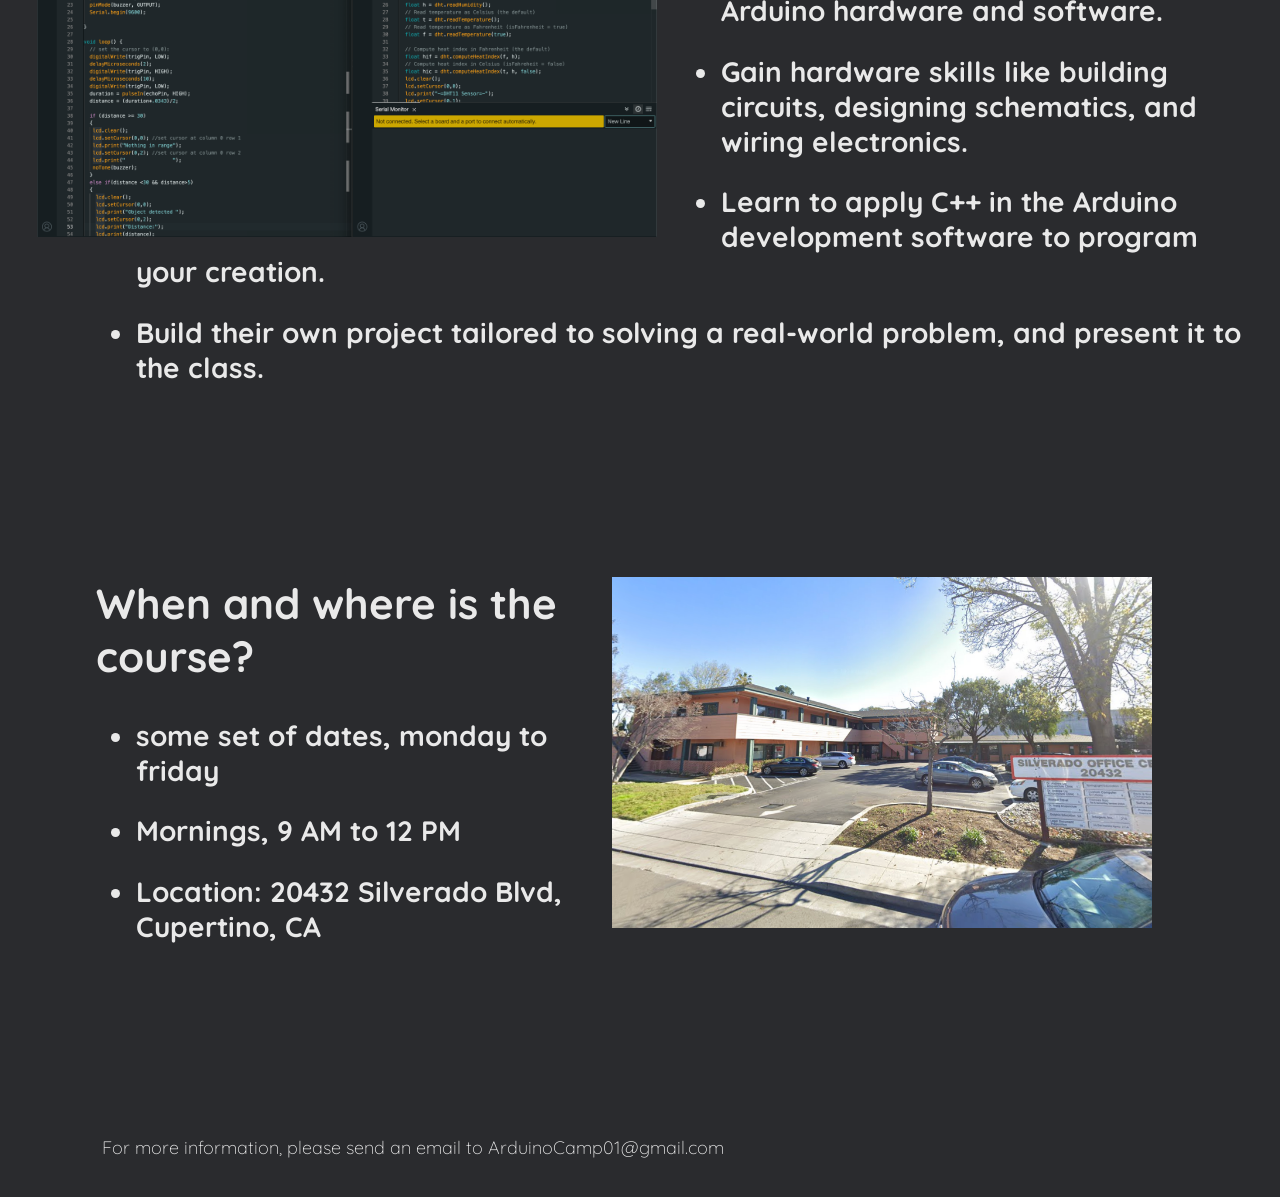
==== commit 0d08b6f4: "update" ====
--- a/index.html
+++ b/index.html
@@ -101,7 +101,7 @@
     
     <div>
         <h1 id="spacingbottom"></h1>
-        <h4 id="contact">For more information, please give us a text or call (408) 741-8789, or send an email to ArduinoCamp01@gmail.com </h4>
+        <h4 id="contact">For more information, please send an email to ArduinoCamp01@gmail.com </h4>
     </div>
     
 </body>
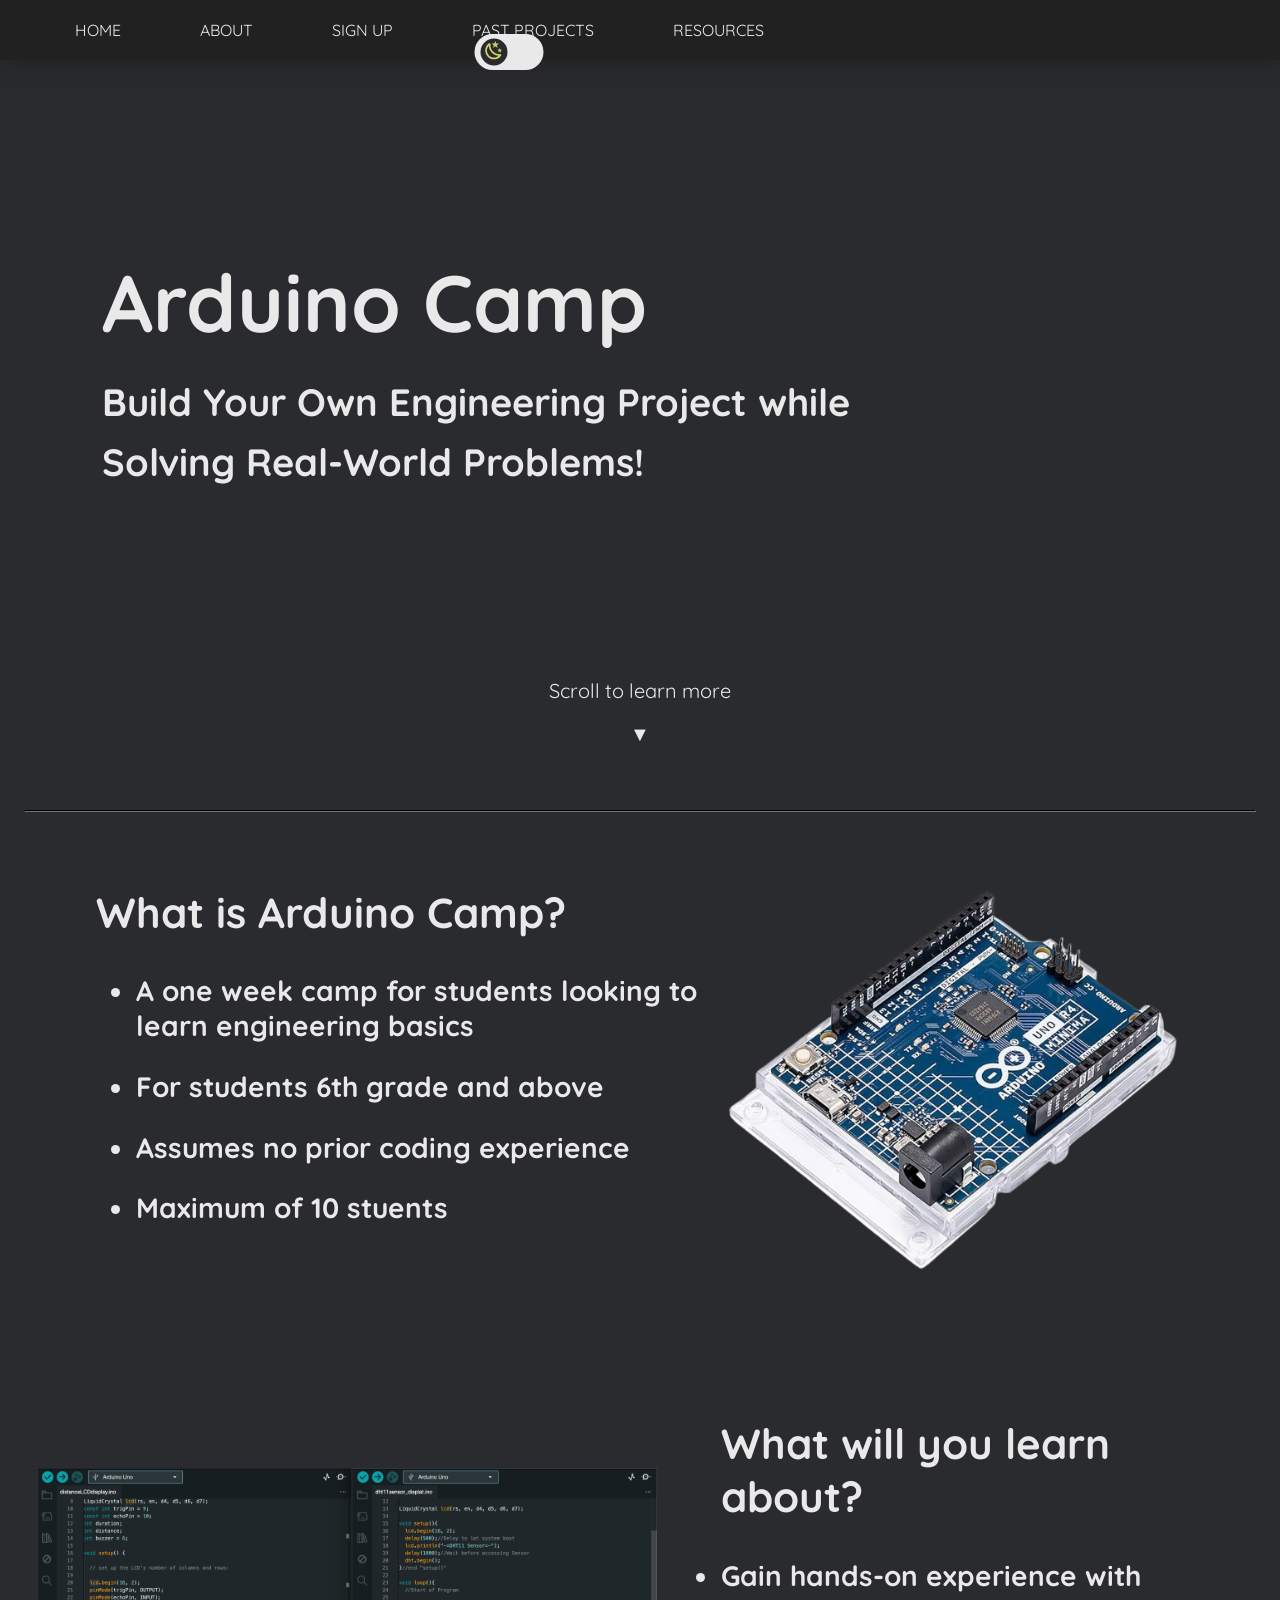
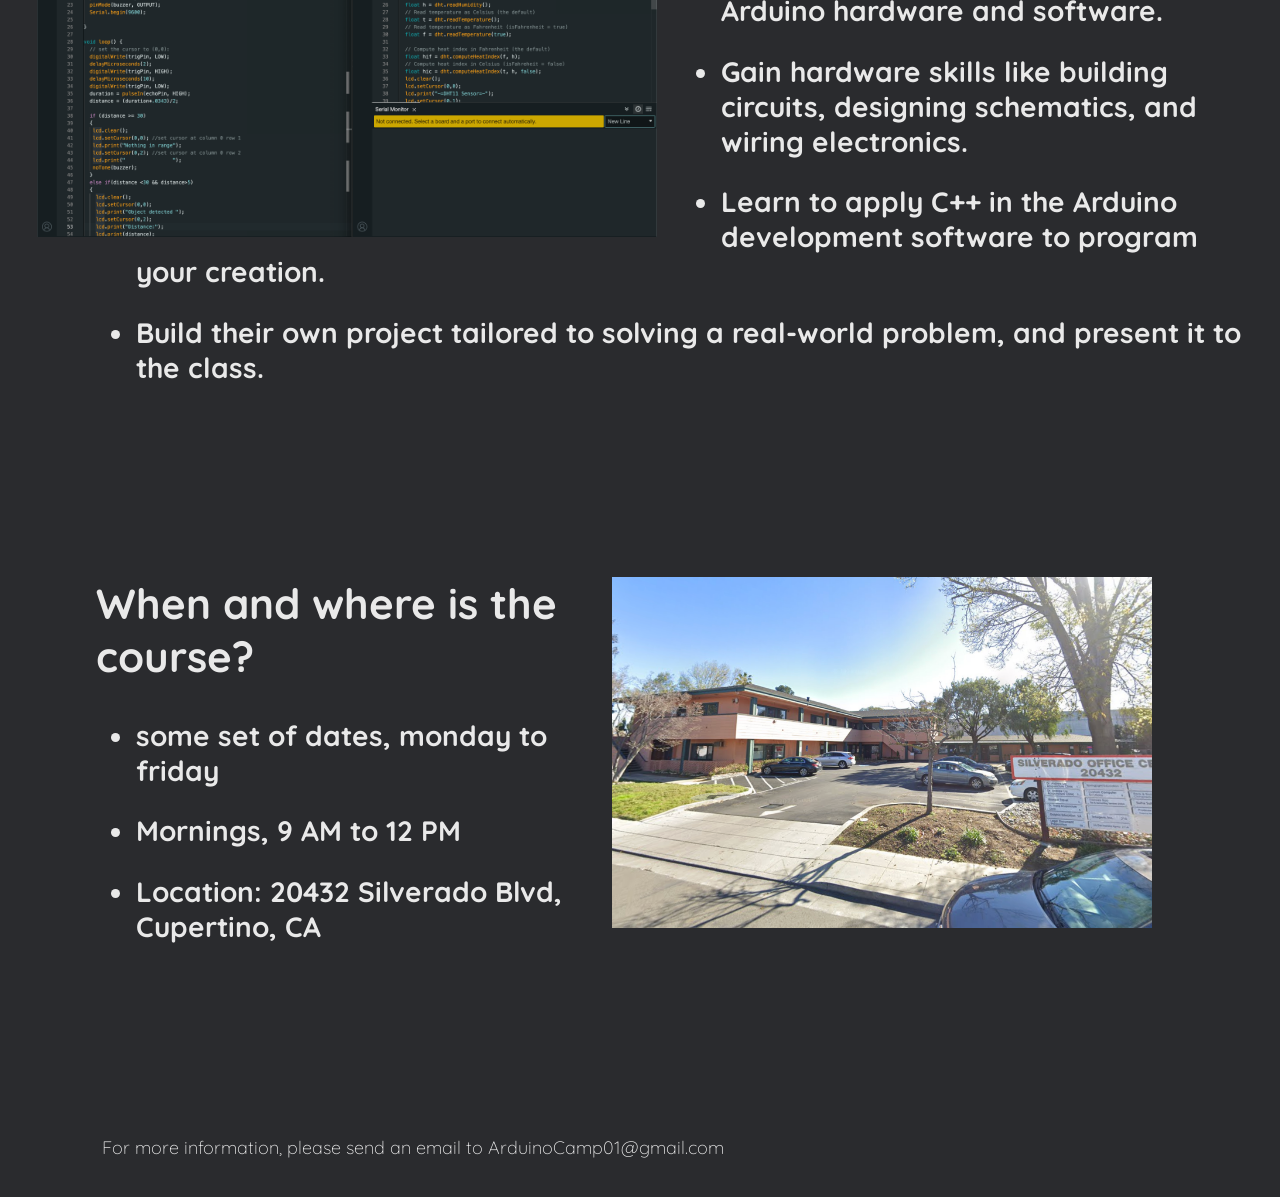
==== commit 07ea6c13: "update" ====
--- a/index.html
+++ b/index.html
@@ -50,7 +50,7 @@
     
     <div>
         <div id="learn-more">
-            Click to learn more
+            Scroll to learn more
         </div>
         <div class="arrow bounce">
             <a id="down-arrow">▼</a>
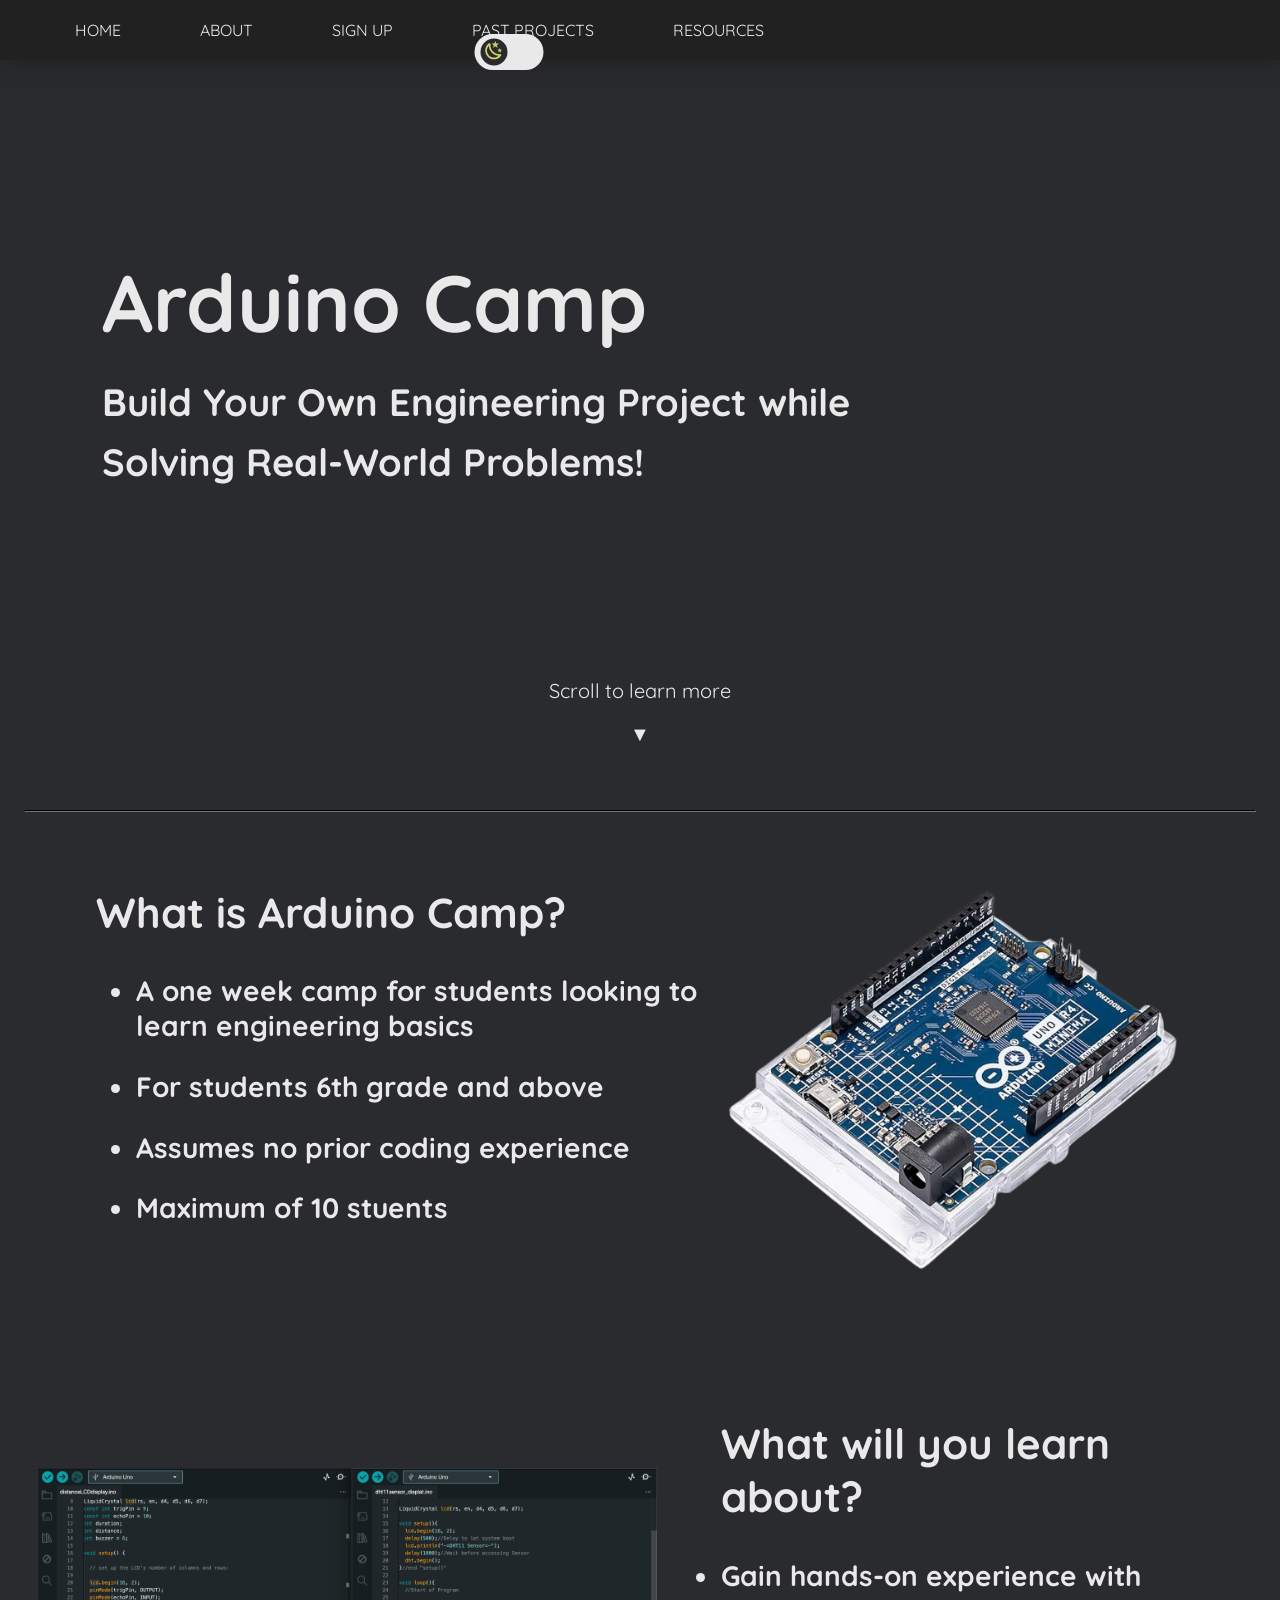
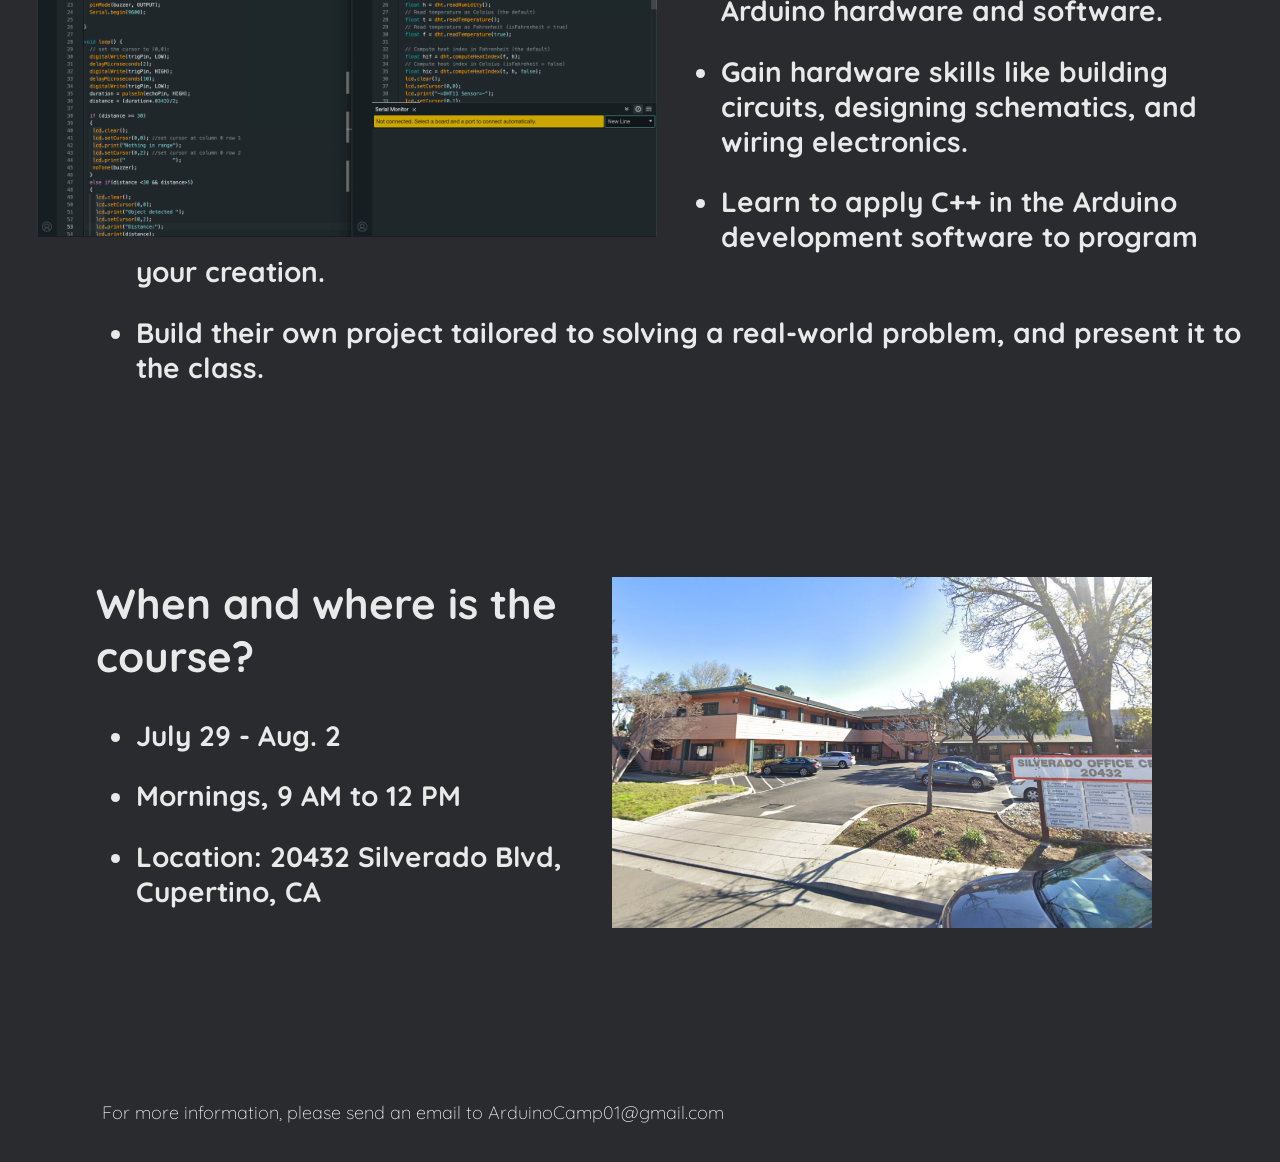
==== commit b7348db8: "Update index.html" ====
--- a/index.html
+++ b/index.html
@@ -92,7 +92,7 @@
         <h2 class="dethead">When and where is the course?</h2>
         <h3>
             <ul class="list">
-                <li class="listspacing"><!--Monday, date, to Friday, date--> some set of dates, monday to friday</li>
+                <li class="listspacing"><!--Monday, date, to Friday, date--> July 29 - Aug. 2</li>
                 <li class="listspacing">Mornings, 9 AM to 12 PM</li>
                 <li class="listspacing">Location: 20432 Silverado Blvd, Cupertino, CA</li>
             </ul>
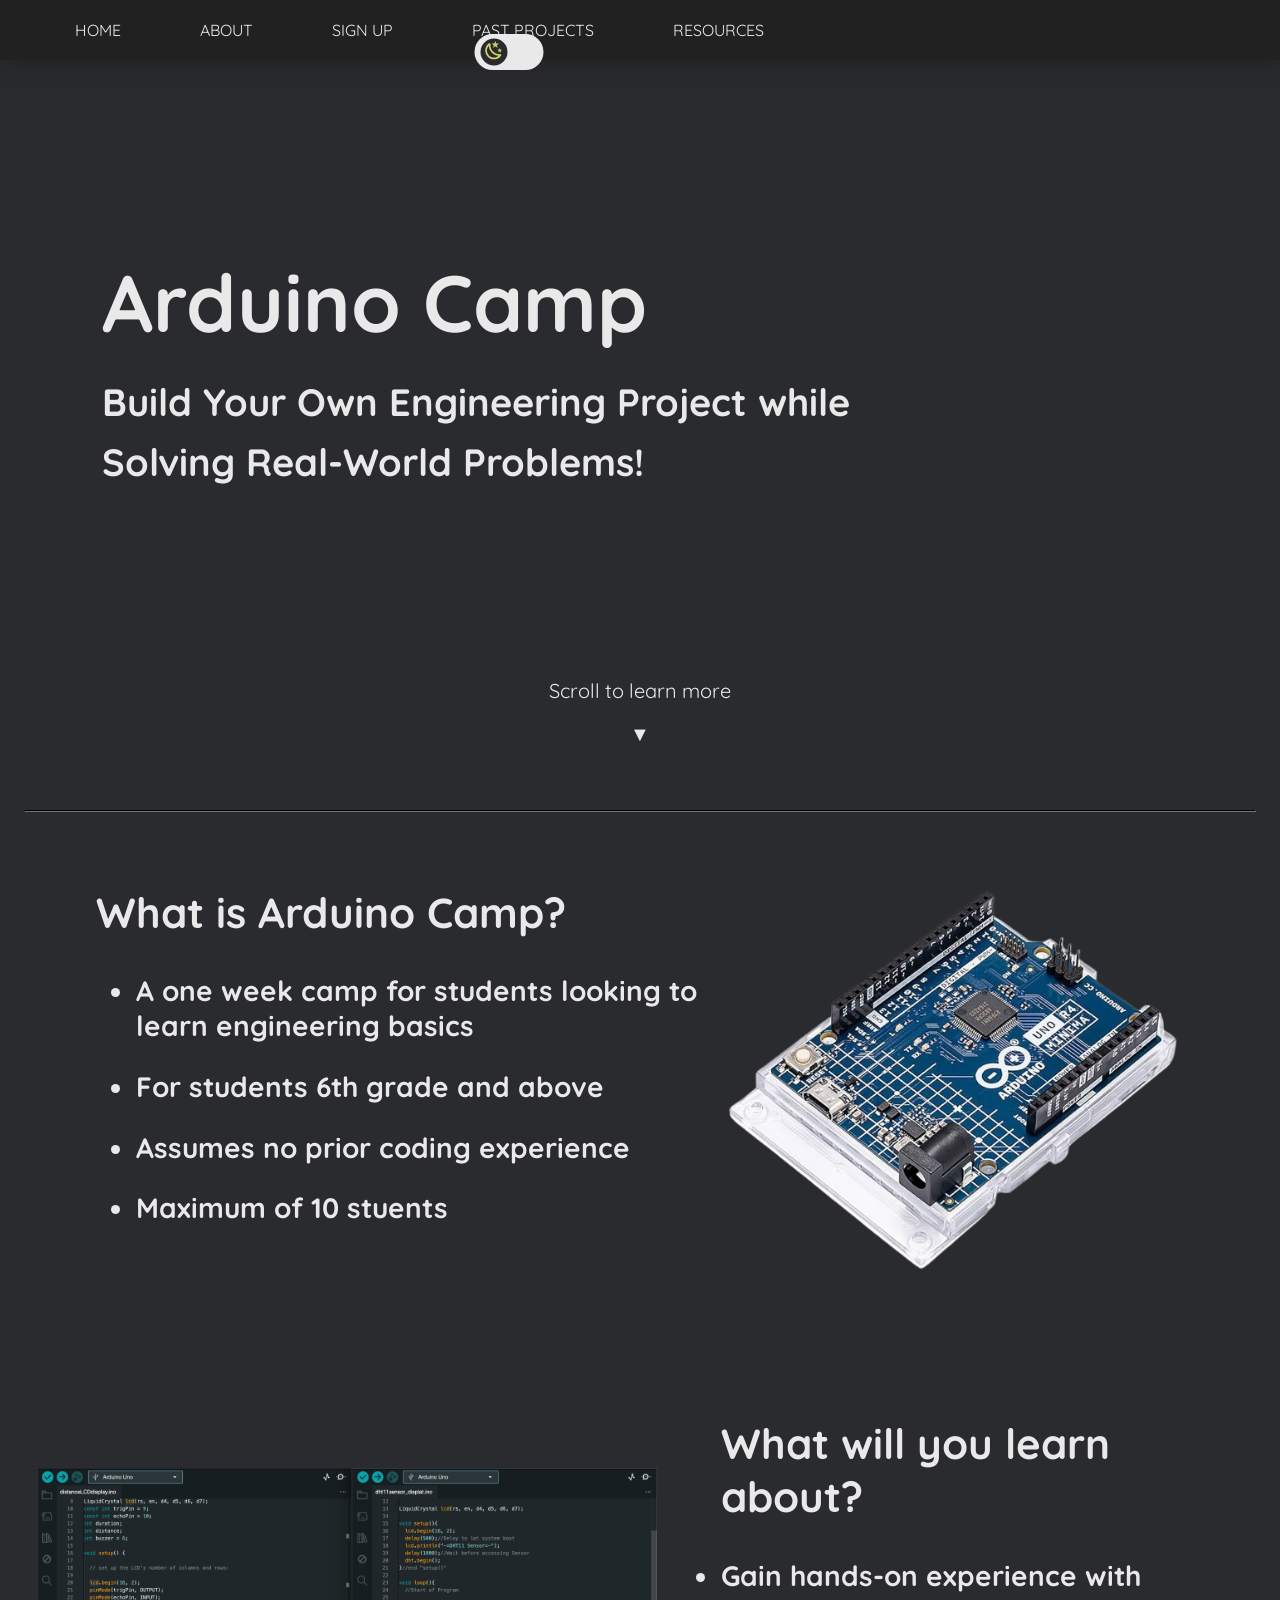
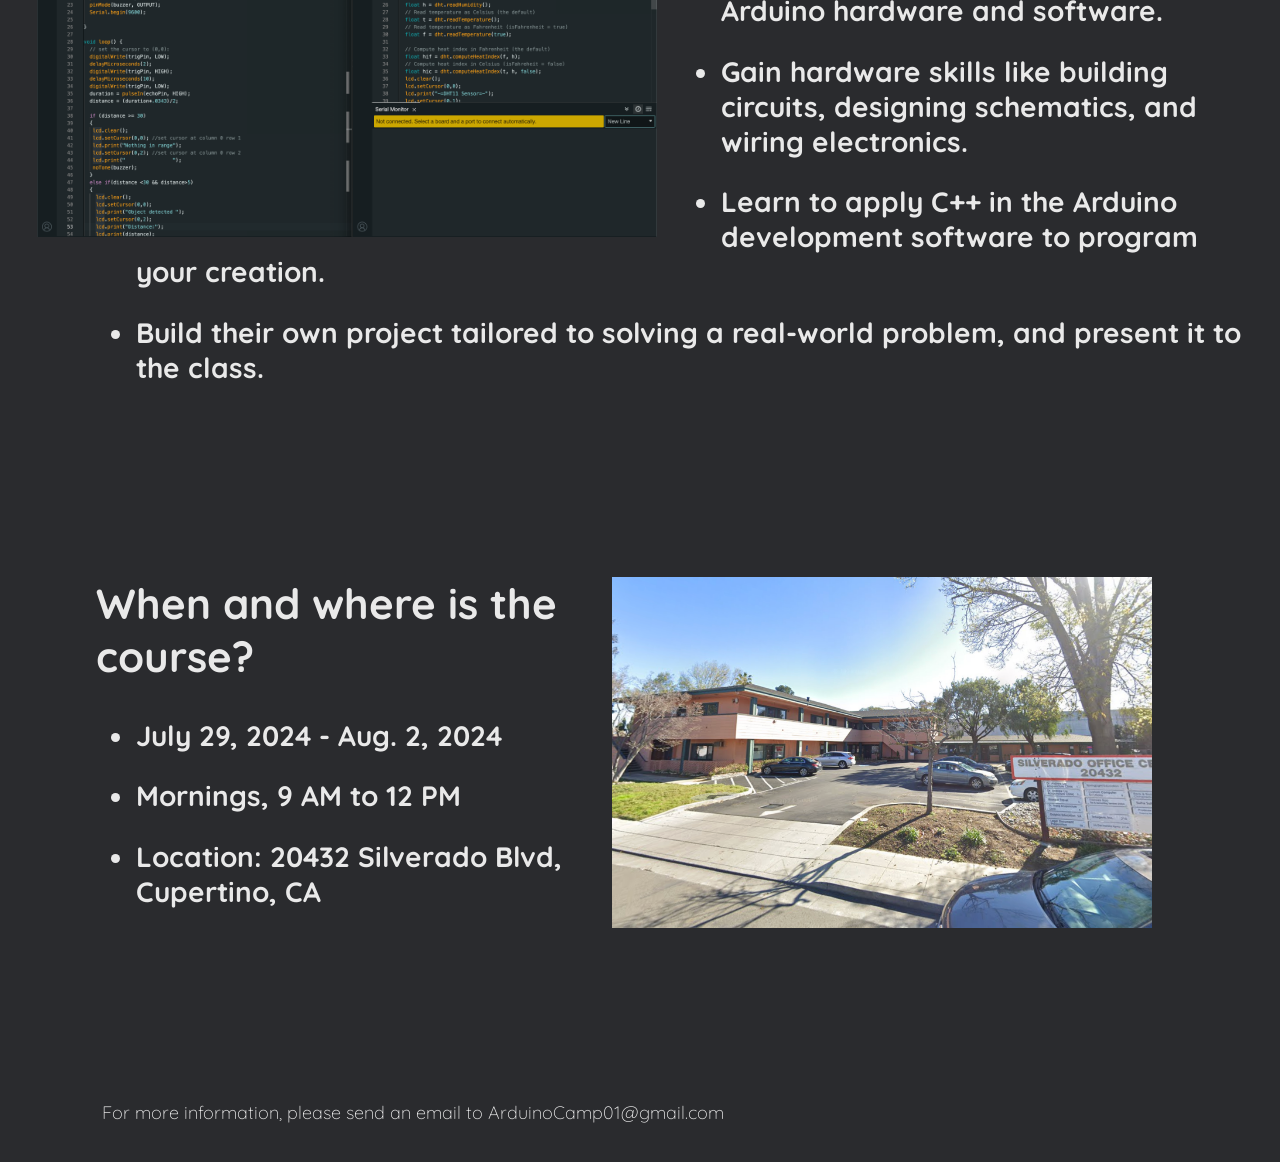
==== commit a9ffb9c8: "Update index.html" ====
--- a/index.html
+++ b/index.html
@@ -92,7 +92,7 @@
         <h2 class="dethead">When and where is the course?</h2>
         <h3>
             <ul class="list">
-                <li class="listspacing"><!--Monday, date, to Friday, date--> July 29 - Aug. 2</li>
+                <li class="listspacing"><!--Monday, date, to Friday, date--> July 29, 2024 - Aug. 2, 2024</li>
                 <li class="listspacing">Mornings, 9 AM to 12 PM</li>
                 <li class="listspacing">Location: 20432 Silverado Blvd, Cupertino, CA</li>
             </ul>
